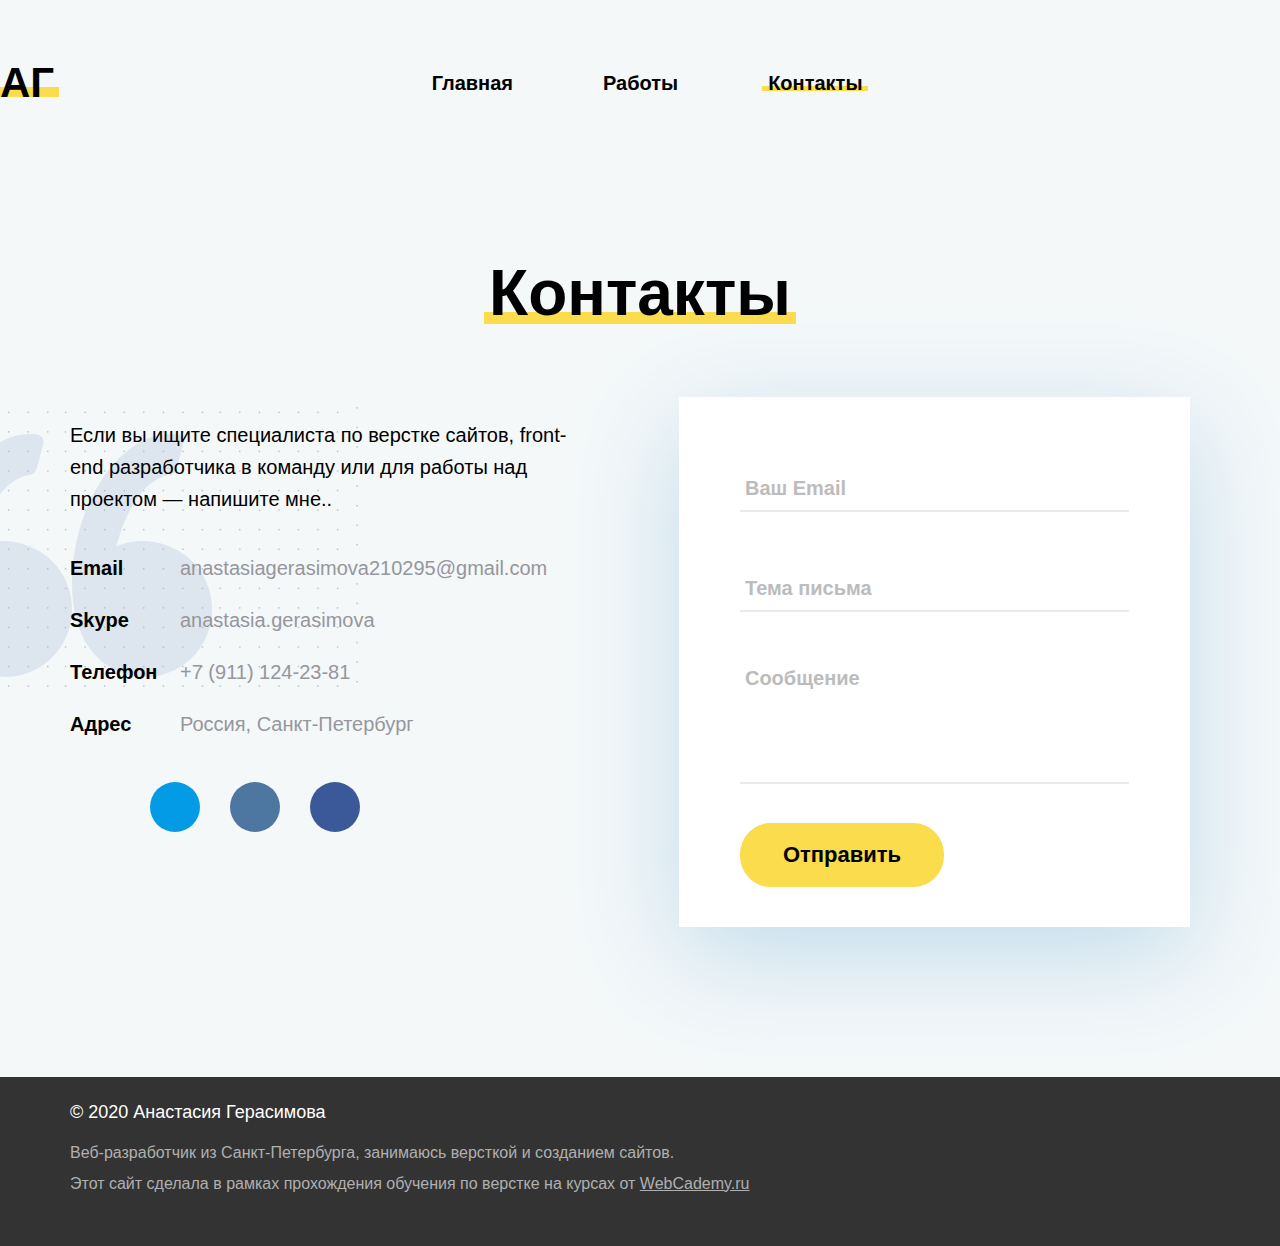
==== docs/contacts.html @ 575f660f "Desktop version of site is ready" ====
<!DOCTYPE html>
<html lang="ru">
<head>
    <meta charset="UTF-8">
    <meta name="viewport" content="width=device-width, initial-scale=1.0">
    <meta http-equiv="X-UA-Compatible" content="ie=edge">
    <title>Проект Портфолио</title>
    <link href="https://fonts.googleapis.com/css?family=M+PLUS+1p:100,300,400,500,700,800,900&display=swap&subset=cyrillic-ext" rel="stylesheet">
    <link rel="stylesheet" href="https://use.fontawesome.com/releases/v5.12.0/css/all.css" integrity="sha384-REHJTs1r2ErKBuJB0fCK99gCYsVjwxHrSU0N7I1zl9vZbggVJXRMsv/sLlOAGb4M" crossorigin="anonymous">
    <link rel="stylesheet" href="./css/main.css">
</head>
<body>

    <header class="header-inner">
        <div class="container container--large">

            <!-- Navigation top row -->
            <div class="header-inner__nav-row">
                <div class="logo">
                    <a href="index.html">АГ</a>
                </div>
                
                <nav class="nav">
                    <ul class="nav__list">
                        <li class="nav__item">
                            <a class="nav__link" href="index.html">Главная</a>
                        </li>
                        <li class="nav__item">
                            <a class="nav__link" href="portfolio.html">Работы</a>  
                        </li>
                        <li class="nav__item">
                            <a class="nav__link nav__link--active" href="contacts.html">Контакты</a>
                        </li>
                    </ul>
                </nav>
                        
                <div class="header-social">
                    <a href="#" target="_blank">
                        <i class="fab fa-linkedin-in"></i>
                    </a>
                    <a href="https://github.com/anastasiagerasimova" target="_blank">
                        <i class="fab fa-github"></i>
                    </a>
                    <a href="https://vk.com/id327989207" target="_blank">
                        <i class="fab fa-vk"></i>
                    </a>
                </div>        
            </div>
            <!-- //Navigation top row-->

        </div>
    </header>

    <!-- SECTION CONTACTS -->
    <section class="contacts" id="contacts">
        <div class="container">

            <div class="contacts__heading">
                <h2 class="heading">Контакты</h2>
            </div>

            <div class="contacts__content">

                <div class="contacts__definition defination">

                    <div class="contacts__description">
						<p>Если вы ищите специалиста по верстке сайтов, front-end разработчика в команду или для работы 
                        над проектом —  напишите мне..</p>
                    </div>
                    
                    <!-- Definition -->
                    <ul class="definition-list">

                        <li class="definition-list__item">
                            <div class="definition-list__def">
                                Email
                            </div>
                            <div class="definition-list__desc">
                                <a href="mailto:anastasiagerasimova210295@gmail.com">anastasiagerasimova210295@gmail.com</a>
                            </div>
                        </li>

                        <li class="definition-list__item">
                            <div class="definition-list__def">
                                Skype
                            </div>
                            <div class="definition-list__desc">
                                <a href="skype:anastasia.gerasimova?chat">anastasia.gerasimova</a>
                            </div>
                        </li>

                        <li class="definition-list__item">
                            <div class="definition-list__def">
                                Телефон
                            </div>
                            <div class="definition-list__desc">
                                <a href="tel:+79111242381">+7 (911) 124-23-81</a>
                            </div>
                        </li>

                        <li class="definition-list__item">
                            <div class="definition-list__def">
                                Адрес
                            </div>
                            <div class="definition-list__desc">
                                Россия, Санкт-Петербург
                            </div>
                        </li>
                        
                    </ul>
                    <!-- //Definition -->

                    <!-- Social-icons -->
                    <ul class="social">
                        <li class="social__item"> 
                            <a class="social__link social__link-github" href="https://github.com/anastasiagerasimova" target="_blank">
                                <i class="fab fa-github"></i>
                            </a>
                        </li>
                        <li class="social__item">
                            <a class="social__link social__link-telegram" href="#" target="_blank">
                                <i class="fab fa-telegram-plane"></i>
                            </a>
                        </li>
                        <li class="social__item">
                            <a class="social__link social__link-vk" href="https://vk.com/id327989207" target="_blank">
                                <i class="fab fa-vk"></i>
                            </a>
                        </li>
                        <li class="social__item">
                            <a class="social__link social__link-facebook" href="#" target="_blank">
                                <i class="fab fa-facebook-f"></i>
                            </a>
                        </li>
                    </ul>
                    <!-- //Social-icons -->

                </div>

                <div class="contacts__form">

                    <!-- Form -->
                    <form class="form" id="form">
                        <input type="hidden" name="project_name" value="myportfolio.ru">
                        <input type="hidden" name="admin_email" value="anastasiagerasimova210295@gmail.com">
                        <input type="hidden" name="email_from" value="info@myportfolio.ru">

                        <div class="form-row form-row-email">
                            <input type="text" class="form-row__input" name="email">
                            <span class="fake-placeholder">Ваш Email</span>
                        </div>

                        <div class="form-row form-row-theme">
                            <input type="text" class="form-row__input" name="theme">
                            <span class="fake-placeholder">Тема письма</span>
                        </div>

                        <div class="form-row form-row-message">
                            <textarea class="form-row__textarea" name="message"></textarea>
                            <span class="fake-placeholder">Сообщение</span>
                        </div>

                        <input type="submit" class="button-cta" value="Отправить">
                    </form>
                    <!-- //Form -->
                    <div id="answer"></div>

                </div>

            </div>

        </div>
    </section>
    <!-- //SECTION CONTACTS -->    

    <!-- Copyright -->
    <div class="copyright">
		<div class="container">
			<p class="copyright__label">© 2020 Анастасия Герасимова</p>
			<p>Веб-разработчик из Санкт-Петербурга, занимаюсь версткой и созданием сайтов.</p>
			<p>Этот сайт сделала в рамках прохождения обучения по верстке на курсах от <a href="https://webcademy.ru" target="_blank">WebCademy.ru</a></p>
		</div>
    </div>
    <!-- //Copyright -->

    <script src="libs/jquery/jquery-3.4.1.min.js"></script>
    <script src="libs/mixitup2/jquery.mixitup.min.js"></script>
    <script src="libs/nav.js/nav.js"></script>
    <script src="libs/jquery.validate/jquery.validate.js"></script>

    <script src="js/main.js"></script>
   
</body>
</html>
---- docs/css/main.css ----
* {
  box-sizing: border-box;
}
*::selection {
  background-color: #fbdd4c;
}
html {
  scroll-behavior: smooth;
}
html,
body {
  margin: 0;
  padding: 0;
  width: 100%;
  height: 100%;
  font-family: 'MPLUS 1p', sans-serif;
  color: #000000;
}
a,
a:hover {
  text-decoration: none;
}
ul {
  margin: 0;
  padding: 0;
  list-style: none;
}
h1,
h2,
h3,
h4,
h5,
p {
  margin: 0;
  padding: 0;
}
img {
  max-width: 100%;
  height: auto;
}
button {
  cursor: pointer;
}
.container {
  max-width: 1140px;
  margin: 0 auto;
}
.container.container--large {
  max-width: 1400px;
}
.wrapper {
  max-width: 1600px;
  margin: 0 auto;
}
.heading {
  display: inline-block;
  position: relative;
  font-size: 64px;
  line-height: 1.2;
  font-weight: 800;
  z-index: 2;
}
.heading:after {
  content: '';
  position: absolute;
  bottom: 8px;
  left: -5px;
  right: -5px;
  height: 12px;
  background-color: #fbdc4d;
  z-index: -1;
}
.heading--medium {
  font-size: 62px;
}
.heading--small {
  font-size: 48px;
}
.title {
  display: inline-block;
  position: relative;
  font-size: 26px;
  line-height: 1;
  font-weight: 800;
  z-index: 2;
}
.title:after {
  content: '';
  position: absolute;
  bottom: -2px;
  left: 0px;
  right: 0px;
  height: 8px;
  background-color: #fbdc4d;
  z-index: -1;
}
.wrapper {
  max-width: 1600px;
  margin: 0 auto;
}
.header {
  padding-top: 59px;
  padding-bottom: 240px;
  background-image: url("../img/bg/line.jpg");
  background-repeat: repeat;
  background-position: center;
  background-size: auto;
}
.header-inner {
  padding-top: 59px;
  padding-bottom: 10px;
  background-color: #f4f8f9;
}
.header-inner--white {
  background-color: #fff;
}
.header__nav-row {
  display: flex;
  justify-content: space-between;
  align-items: center;
  margin-bottom: 145px;
}
.header-inner__nav-row {
  display: flex;
  justify-content: space-between;
  align-items: center;
}
.logo {
  position: relative;
  font-size: 42px;
  font-weight: 900;
  z-index: 2;
  transition: transform 2s;
}
.logo:after {
  content: '';
  position: absolute;
  bottom: 10px;
  left: -5px;
  right: -5px;
  height: 10px;
  background-color: #fbdc4d;
  z-index: -1;
}
.logo:hover {
  transform: rotateY(180deg);
}
.logo a {
  color: #000;
}
.nav__list {
  display: flex;
  flex-direction: row;
}
.nav__item {
  margin-right: 78px;
}
.nav__item:last-child {
  margin-right: 0;
}
.nav__link {
  position: relative;
  padding-left: 6px;
  padding-right: 6px;
  color: #000;
  font-size: 20px;
  font-weight: 700;
  z-index: 2;
}
.nav__link::after {
  content: '';
  position: absolute;
  bottom: 3px;
  left: 0;
  width: 0;
  height: 5px;
  background-color: #fbdc4d;
  z-index: -1;
  transition: all 0.3s ease-in;
}
.nav__link:hover::after,
.nav__link:active::after {
  width: 100%;
}
.nav__link:focus:after {
  width: 0;
}
.nav__link:focus {
  outline: none;
  border: 2px dotted #eb736d;
}
.nav__link--active::after {
  content: '';
  position: absolute;
  bottom: 3px;
  left: 0;
  width: 100%;
  height: 5px;
  background-color: #fbdc4d;
  z-index: -1;
}
.header-social a:not(:last-child) {
  margin-right: 20px;
}
.header-social i {
  font-size: 30px;
  color: #000;
}
.fa-linkedin-in:hover {
  color: #0077b7;
}
.fa-github:hover {
  color: #6cc742;
}
.fa-vk:hover {
  color: #0077b7;
}
.header-content {
  position: relative;
  display: flex;
  flex-direction: row-reverse;
  justify-content: space-between;
  margin-bottom: -130px;
}
.header-content__img {
  position: relative;
  display: flex;
  justify-content: flex-end;
  align-items: flex-end;
  width: 50%;
  z-index: 2;
}
.header-content__img:before {
  content: '';
  display: block;
  position: absolute;
  top: 130px;
  left: 215px;
  width: 474px;
  height: 410px;
  background-image: linear-gradient(to top, rgba(244, 248, 249, 0.5) 0%, rgba(244, 248, 249, 0) 100%);
  z-index: -1;
}
.header-content__text {
  width: 49%;
}
.header-content__title {
  margin-bottom: 15px;
  font-size: 90px;
  font-weight: 800;
  line-height: 1.2;
}
.header-content__title span {
  position: relative;
  z-index: 2;
}
.header-content__title span::after {
  content: '';
  display: block;
  position: absolute;
  bottom: 21px;
  left: -3px;
  right: -3px;
  height: 12px;
  background-color: #fbdc4d;
  z-index: -1;
}
.header-content__desc {
  margin-bottom: 35px;
  text-shadow: 0 3px 42px #ffffff;
  color: #393f47;
  font-size: 24px;
  font-weight: 500;
  line-height: 36px;
}
.button-cta {
  height: 64px;
  margin-right: 20px;
  padding: 0 43px;
  border-radius: 31px;
  border: none;
  background-color: #fbdc4d;
  font-size: 22px;
  font-weight: 700;
  outline: none;
  cursor: pointer;
  transition: background-color 0.3s ease-in;
}
.button-cta:hover {
  background-color: #ffd300;
}
.button-cta:active {
  background-color: #e2be08;
}
.button-link {
  height: 64px;
  padding: 0 42px;
  border-radius: 32px;
  border: none;
  border: 4px solid #464646;
  background-color: transparent;
  color: #464646;
  font-size: 22px;
  font-weight: 700;
  outline: none;
  cursor: pointer;
  transition: background-color 0.3s ease-in;
}
.button-link:focus,
.button-link:hover {
  outline: none;
}
.button-link:hover {
  border-color: #797979;
  color: #797979;
}
.button-link:active {
  border-color: #101010;
  color: #101010;
}
.header-bg {
  width: 100%;
  margin-bottom: -18px;
}
.header__bottom-row {
  display: flex;
  justify-content: space-between;
}
.header__col-about {
  width: 60%;
}
.col-about__title {
  margin-bottom: 41px;
  text-shadow: 0 3px 42px #ffffff;
  font-size: 40px;
  line-height: 1;
  font-weight: 800;
}
.col-about__list {
  margin-bottom: 43px;
  text-shadow: 0 3px 42px #ffffff;
  font-size: 24px;
  font-family: 'MPLUS 1p', sans-serif;
  font-weight: 400;
}
.col-about__item {
  position: relative;
  padding-left: 30px;
  margin-bottom: 15px;
  line-height: 1;
}
.col-about__item::before {
  content: '';
  position: absolute;
  top: 12px;
  left: -1px;
  height: 2px;
  width: 23px;
  background-color: #000;
}
.header__col-contact {
  width: 31.58%;
}
.col-contact__title {
  margin-bottom: 41px;
  text-shadow: 0 3px 42px #ffffff;
  font-size: 40px;
  line-height: 1;
  font-weight: 800;
}
.col-contact__social {
  margin-bottom: 34px;
}
.col-contact__email a {
  text-shadow: 0 3px 42px #ffffff;
  color: #000000;
  font-family: 'MPLUS 1p', sans-serif;
  font-size: 24px;
  font-weight: 400;
  text-decoration: underline;
  transition: color 0.2s ease-in;
}
.col-contact__email a:hover {
  color: #039be5;
}
.col-contact__email a:active {
  color: #ea655f;
}
.social {
  display: flex;
  flex-direction: row;
}
.social__item {
  margin-right: 30px;
}
.social__item:last-child {
  margin-right: 0;
}
.social__link {
  display: flex;
  justify-content: center;
  align-items: center;
  width: 50px;
  height: 50px;
  border-radius: 50%;
}
.social__link:hover {
  opacity: 0.7;
}
.social__link i {
  font-size: 30px;
  color: #fff;
}
.social__link .fa-github {
  font-size: 50px;
  color: #000;
}
.social__link-telegram {
  background-color: #039be5;
}
.social__link-vk {
  background-color: #4d76a1;
}
.social__link-facebook {
  background-color: #3b5998;
}
.social__link .fa-vk:hover {
  color: #fff;
}
.portfolio {
  padding-top: 107px;
  padding-bottom: 128px;
  background-color: #f4f8f9;
}
.portfolio--large {
  padding-top: 80px;
  padding-bottom: 94px;
}
.portfolio__heading {
  margin-bottom: 55px;
}
.portfolio__heading--center {
  text-align: center;
}
.portfolio-filter {
  margin-bottom: 45px;
}
.portfolio-filter__list {
  display: flex;
  flex-direction: row;
}
.portfolio-filter__element:not(:last-child) {
  margin-right: 82px;
}
.portfolio-filter__button {
  color: #8fa5ae;
  font-family: 'MPLUS 1p', sans-serif;
  font-size: 28px;
  font-weight: 800;
  cursor: pointer;
}
.portfolio-filter__button:hover,
.portfolio-filter__button:active {
  color: #ed574f;
}
.portfolio-filter__button.filter.active {
  color: #000;
}
.portfolio__row {
  display: flex;
  flex-wrap: wrap;
  justify-content: space-between;
}
.portfolio-item {
  margin-bottom: 63px;
}
.portfolio-item:nth-last-child(-n + 3) {
  margin-bottom: 0;
}
.mix {
  display: none;
}
.portfolio-item__image {
  position: relative;
  width: 556px;
  height: 370px;
  display: block;
  overflow: hidden;
  margin-bottom: 27px;
}
.portfolio-item__image img {
  transition: all 0.7s linear;
}
.portfolio-item__image:hover > img {
  transform: scale(1.2);
}
.portfolio-item__image--small {
  position: relative;
  width: 360px;
  height: 239px;
}
.portfolio-item__image-hover {
  position: absolute;
  left: 0;
  top: 0;
  opacity: 0;
  display: flex;
  justify-content: center;
  align-items: center;
  width: 100%;
  height: 100%;
  background-color: rgba(251, 222, 76, 0.85);
  transition: all 0.4s ease-in-out;
}
.portfolio-item__image-hover:hover,
.portfolio-item__image-hover:active {
  opacity: 1;
}
.portfolio-item__image-hover:hover span {
  transform: translate(0px, 0px);
  transition-delay: 0.4s;
}
.portfolio-item__image-hover span {
  padding: 12px 24px;
  border-radius: 26px;
  border: 3px solid #ffffff;
  background-color: #ffffff;
  font-family: 'MPLUS 1p', sans-serif;
  color: #ea736d;
  font-size: 22px;
  line-height: 1;
  font-weight: 800;
  outline: none;
  transform: translate(0px, 250px);
  transition: all 0.4s ease-in-out;
}
.portfolio-item__image-hover span:hover {
  border: 3px solid #ea736d;
  background-color: #ea736d;
  color: #fff;
}
.portfolio-item__image-hover span:active {
  border: 3px solid #d4423b;
  background-color: #d4423b;
  color: #fff;
}
.portfolio-item__title {
  margin-bottom: 10px;
  font-size: 32px;
  line-height: 1.2;
  font-weight: 700;
}
.portfolio-item__title--small {
  margin-bottom: 10px;
  font-size: 26px;
}
.portfolio-item__desc {
  font-size: 22px;
  line-height: 1.2;
  font-weight: 300;
}
.portfolio-card__desc--small {
  font-size: 20px;
}
.process {
  padding-top: 138px;
  background-image: url("../img/bg/line-2.jpg");
  background-position: center;
  background-repeat: repeat;
  background-size: auto;
}
.process__content {
  display: flex;
  flex-direction: column;
  max-width: 1005px;
  margin: 0 auto;
}
.process__heading {
  margin-bottom: 135px;
  text-align: center;
}
.process-card {
  position: relative;
  width: 50%;
  height: 223px;
  padding-top: 27px;
}
.process-card:nth-child(odd) {
  margin-right: auto;
  padding-right: 80px;
  text-align: right;
}
.process-card:nth-child(odd):after {
  position: absolute;
  content: '';
  top: -20px;
  right: 0;
  transform: translate(50%, -100%);
  width: 4px;
  height: 100px;
  border-radius: 2px;
  background-color: #e1eef4;
}
.process-card:nth-child(odd):first-child:after {
  position: absolute;
  content: '';
  top: -20px;
  right: 0;
  transform: translate(50%, -100%);
  width: 4px;
  height: 57px;
  border-radius: 2px;
  background-color: #e1eef4;
}
.process-card:nth-child(odd) .process-card__circle {
  position: absolute;
  top: 0;
  right: 0;
  transform: translate(50%, 0);
  width: 74px;
  height: 74px;
  box-shadow: 2px 3px 35px rgba(0, 112, 187, 0.35);
  border-radius: 28px;
  background-color: #ffffff;
}
.process-card:nth-child(even) {
  margin-left: auto;
  padding-left: 80px;
  text-align: left;
}
.process-card:nth-child(even):after {
  position: absolute;
  content: '';
  top: -20px;
  left: 0;
  transform: translate(-50%, -100%);
  width: 4px;
  height: 100px;
  border-radius: 2px;
  background-color: #e1eef4;
}
.process-card:nth-child(even) .process-card__circle {
  position: absolute;
  top: 0;
  left: 0;
  transform: translate(-50%, 0);
  width: 74px;
  height: 74px;
  box-shadow: 2px 3px 35px rgba(0, 112, 187, 0.35);
  border-radius: 28px;
  background-color: #ffffff;
}
.process-card__circle-inner {
  width: 74px;
  height: 74px;
  display: flex;
  justify-content: center;
  align-items: center;
}
.process-card__title {
  display: inline-block;
  margin-bottom: 15px;
  position: relative;
  font-size: 26px;
  line-height: 1;
  font-weight: 800;
  z-index: 2;
}
.process-card__title:after {
  content: '';
  position: absolute;
  bottom: -2px;
  left: 0;
  right: 0;
  height: 8px;
  background-color: #fbdc4d;
  z-index: -1;
}
.process-card__title:after:hover {
  background-color: #ea736d;
}
.process-card__desc {
  margin-bottom: 10px;
  font-size: 18px;
  font-weight: 500;
  line-height: 1.2;
}
.process-card__note {
  font-size: 18px;
  line-height: 1;
  font-weight: 700;
}
.contacts {
  position: relative;
  padding-top: 138px;
  padding-bottom: 150px;
  background-color: #f4f8f9;
}
.contacts:before {
  content: "";
  display: block;
  width: 448px;
  height: 280px;
  position: absolute;
  top: 290px;
  left: -90px;
  background-image: url("../img/bg/contacts-bg.png");
  background-repeat: no-repeat;
}
.contacts__heading {
  margin-bottom: 65px;
  text-align: center;
}
.contacts__content {
  display: flex;
  justify-content: space-between;
}
.contacts__definition {
  width: 43.86%;
  padding-top: 22px;
  z-index: 2;
}
.contacts__description {
  margin-bottom: 43px;
  font-size: 20px;
  font-weight: 400;
  line-height: 1.6;
}
.definition-list {
  margin-bottom: 48px;
}
.definition-list__item {
  display: flex;
  justify-content: space-between;
  align-items: center;
  margin-bottom: 32px;
}
.definition-list__item:last-child {
  margin-bottom: 0;
}
.definition-list__def {
  width: 20%;
  font-size: 20px;
  line-height: 1;
  font-weight: 700;
  text-align: left;
}
.definition-list__desc {
  width: 78%;
  color: #96969d;
  font-size: 20px;
  line-height: 1;
  font-weight: 500;
  text-align: left;
}
.definition-list__desc a {
  text-shadow: 0 3px 42px #ffffff;
  color: #96969d;
  font-family: 'MPLUS 1p', sans-serif;
  transition: color 0.2s ease-in;
}
.definition-list__desc a:hover {
  color: #039be5;
}
.definition-list__desc a:active {
  color: #ea655f;
}
.contacts__form {
  width: 46.585%;
  padding-right: 20px;
}
.form {
  padding: 80px 61px 40px;
  box-shadow: 0 28px 100px #c2dbeb;
  background-color: #ffffff;
}
.form-row {
  position: relative;
}
.form-row-email {
  margin-bottom: 65px;
}
.form-row-theme {
  margin-bottom: 55px;
}
.form-row-message {
  margin-bottom: 35px;
}
.form-row__input {
  width: 100%;
  padding: 5px;
  border: none;
  border-radius: 1px;
  border-bottom: 2px solid #eaeaea;
  color: #000;
  font-family: 'MPLUS 1p', sans-serif;
  font-size: 20px;
  font-weight: 700;
  outline: none;
  caret-color: #ea736d;
}
.form-row__input:focus {
  border-bottom: 2px solid #ea736d;
}
.fake-placeholder {
  position: absolute;
  top: 0;
  left: 5px;
  color: #bcbcbc;
  font-size: 20px;
  font-weight: 700;
  pointer-events: none;
}
.fake-placeholder.active {
  top: -25px;
  color: #ed9626;
  font-size: 16px;
  font-weight: 700;
}
.error {
  color: #ea736d;
  font-size: 14px;
}
.form-row__textarea {
  width: 100%;
  height: 117px;
  padding-left: 5px;
  padding-right: 5px;
  border: none;
  border-radius: 1px;
  border-bottom: 2px solid #eaeaea;
  color: #000;
  font-family: 'MPLUS 1p', sans-serif;
  font-size: 20px;
  font-weight: 700;
  resize: none;
  outline: none;
}
.form-row__textarea:focus {
  border-bottom: 2px solid #ea736d;
}
.copyright {
  padding-top: 25px ;
  padding-bottom: 41px ;
  background-color: #333333 ;
}
.copyright p {
  color: #b0b0b0;
  font-weight: 400;
  font-size: 16px;
  line-height: 1.2;
  margin-bottom: 8px;
}
.copyright p :last-child {
  margin-bottom: 0;
}
.copyright p.copyright__label {
  color: #ffffff;
  font-size: 18px;
  margin-bottom: 20px;
}
.copyright a {
  color: #b0b0b0;
  font-family: 'MPLUS 1p', sans-serif;
  font-weight: 400;
  line-height: 26px;
  text-decoration: underline;
  transition: color 0.3s ease-in;
}
.copyright a:hover,
.copyright a:active {
  color: #fff;
}
.footer-inner {
  padding-top: 53px;
  background-color: #f4f8f9;
}
.footer-inner--white {
  background-color: #fff;
}
.footer-inner__content {
  width: 100%;
  display: flex;
  flex-direction: column;
  align-items: center;
  text-align: center;
}
.footer-inner__info {
  margin-bottom: 30px;
  font-size: 36px;
  font-family: 'Roboto', sans-serif;
  color: #161616;
  line-height: 1.75;
  letter-spacing: 0.43px;
  font-weight: 300;
}
.footer-inner__info a {
  color: #4298e8;
  font-family: 'Roboto', sans-serif;
  font-size: 36px;
  font-weight: 300;
  text-decoration: underline;
}
.footer-inner__info span {
  font-size: 42px;
  font-family: 'Roboto', sans-serif;
  letter-spacing: 0.5px;
  font-weight: 700;
}
.footer-inner__bg {
  width: 100%;
  margin-top: -130px;
  pointer-events: none;
}
.footer-inner__bg img {
  display: block;
}
.project {
  padding-top: 77px;
  padding-bottom: 37px;
}
.project__heaging {
  margin-bottom: 46px;
  text-align: center;
}
.project__heaging span {
  position: relative;
  display: inline-block;
  font-size: 48px;
  line-height: 1.2;
  font-weight: 800;
  z-index: 2;
}
.project__heaging span::after {
  content: '';
  display: block;
  position: absolute;
  bottom: 4px;
  left: -5px;
  right: -5px;
  height: 12px;
  background-color: #fbdc4d;
  z-index: -1;
}
.bedge-wrapper {
  display: flex;
  justify-content: center;
  margin-bottom: 86px;
}
.bedge {
  padding: 8px 11px;
  color: #ffffff;
  font-family: 'Roboto', sans-serif;
  font-size: 14px;
  line-height: 1;
  font-weight: 700;
  letter-spacing: 0.17;
}
.bedge:not(:last-child) {
  margin-right: 10px;
}
.bedge-html {
  background-color: #ff861a;
}
.bedge-css {
  background-color: #039be5;
}
.bedge-bootstrap {
  background-color: #a062c7;
}
.bedge-js {
  background-color: #ffd200;
}
.bedge-jquery {
  background-color: #044d85;
}
.bedge-php {
  background-color: #777bb4;
}
.project__content {
  height: 100%;
  display: flex;
  justify-content: space-between;
  margin-bottom: 118px;
}
.project__desc {
  height: auto;
  width: 40.5%;
  padding-top: 10px;
}
.project__img-wrapper {
  height: auto;
  width: 54.82%;
  background-color: #039be5;
}
.project__img-wrapper img {
  height: 100%;
  object-fit: cover;
  box-shadow: 20px 20px 100px #c4dbe9;
}
.project__more-info {
  margin-bottom: 55px;
}
.more-info__title {
  margin-bottom: 23px;
}
.more-info__list {
  padding-left: 40px;
}
.more-info__item {
  position: relative;
  margin-bottom: 15px;
}
.more-info__item:last-child {
  margin-bottom: 0px;
}
.more-info__item a {
  color: #2a86b3;
  font-family: 'MPLUS 1p', sans-serif;
  font-size: 18px;
  font-weight: 400;
  text-decoration: underline;
  transition: color 0.3s ease-in;
}
.more-info__item a:hover,
.more-info__item a:active {
  color: #ed574f;
}
.more-info__item::before {
  content: '';
  display: block;
  position: absolute;
  top: 0px;
  left: -39px;
  width: 28px;
  height: 28px;
  background-repeat: no-repeat;
  background-size: contain;
  background-position: center;
}
.more-info__item-demo::before {
  background-image: url("../img/project/browser.svg");
}
.more-info__item-github::before {
  background-image: url("../img/project/github.svg");
}
.project__about {
  margin-bottom: 57px;
}
.about__title {
  margin-bottom: 18px;
}
.about__text {
  color: #161616;
  font-size: 16px;
  font-weight: 400;
  line-height: 1.5;
  letter-spacing: 0.19px;
}
.details__title {
  margin-bottom: 22px;
}
.details-list {
  width: 100%;
}
.details-list__item {
  display: flex;
  justify-content: space-between;
  align-items: flex-start;
  margin-bottom: 23px;
  color: #161616;
  font-size: 16px;
  font-weight: 700;
  line-height: 24px;
  letter-spacing: 0.19px;
}
.details-list__item:last-child {
  margin-bottom: 0;
}
.details-list__def {
  width: 36%;
  font-weight: 700;
}
.details-list__desc {
  width: 64%;
  font-weight: 400;
}
.details-list__desc a {
  color: #039be5;
  font-family: 'MPLUS 1p', sans-serif;
  font-weight: 400;
  line-height: 24px;
  text-decoration: underline;
}
.row-space-between {
  display: flex;
  justify-content: space-between;
  align-items: center;
}
.pagination-btn {
  width: calc(50% - 15px);
  height: 80px;
  background-color: #333333;
  color: #feffff;
  font-family: 'Roboto', sans-serif;
  font-size: 22px;
  font-weight: 300;
  line-height: 80px;
  letter-spacing: 0.26px;
  text-align: center;
  transition: background-color 0.2s ease;
}
.pagination-btn:hover {
  background-color: #656565;
}
.pagination-btn:active {
  background-color: #141414;
}
#page-nav {
  position: fixed;
  right: 60px;
  top: 50%;
  transform: translate(50%, -50%);
  z-index: 100;
}
#page-nav li {
  width: 14px;
  height: 14px;
  background-color: #89b4cb;
  border-radius: 50%;
  margin-bottom: 15px;
  transition: .5s;
}
#page-nav li a {
  display: block;
  height: 100%;
}
#page-nav li.active {
  background-color: #ea736d;
}
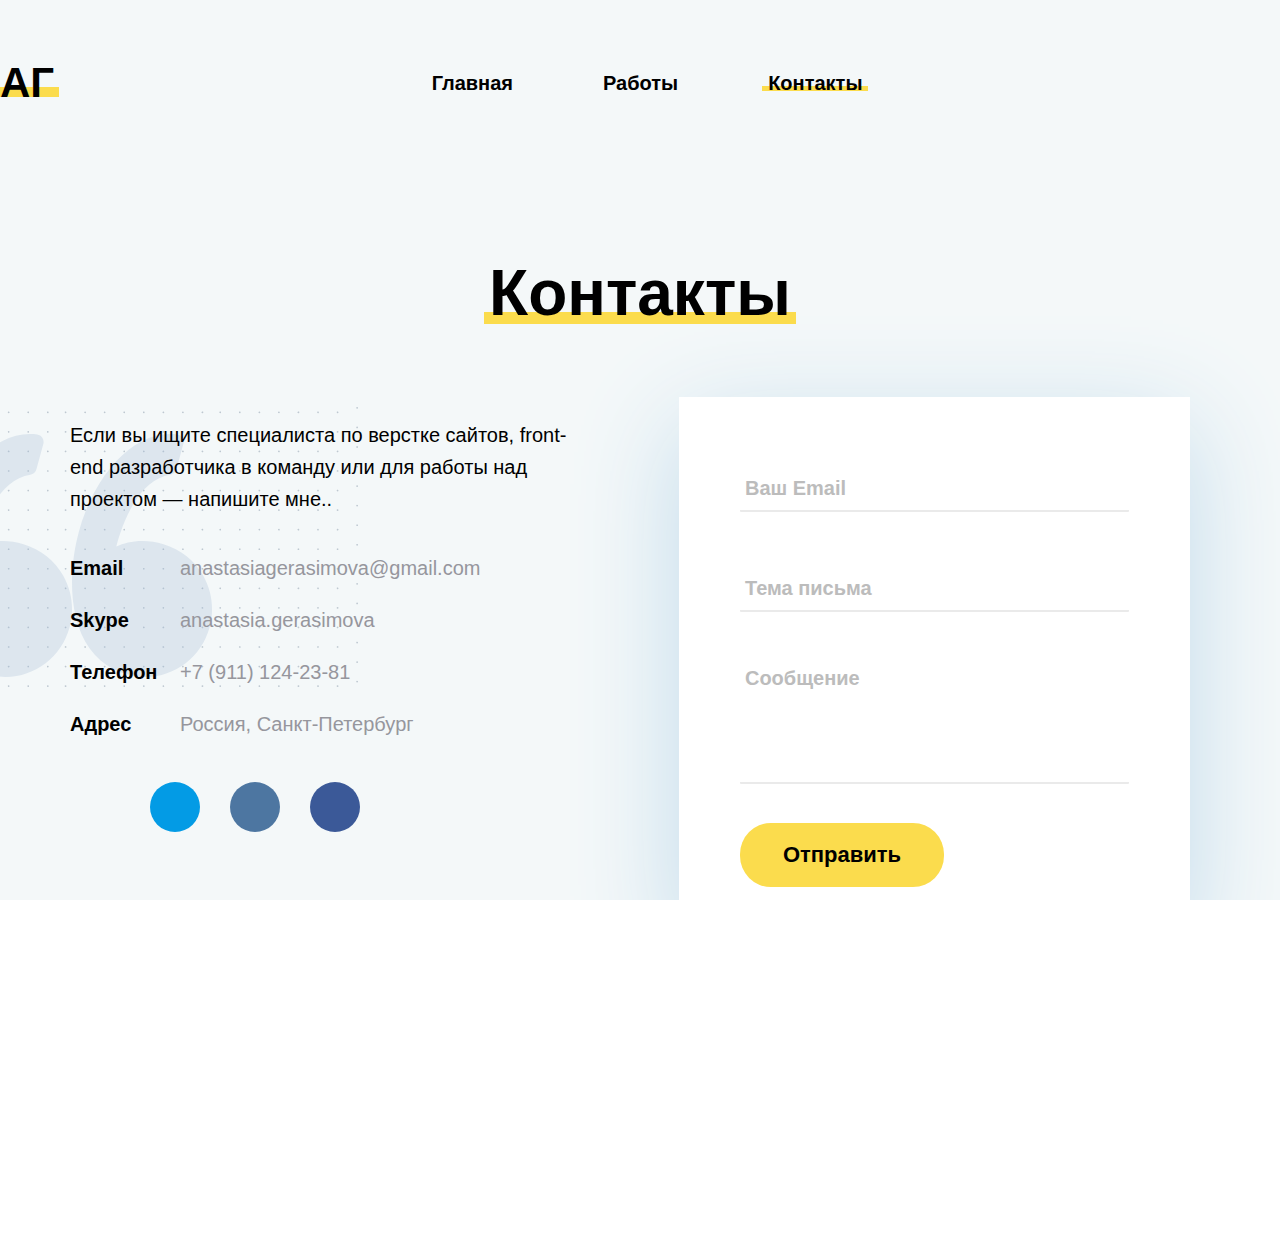
==== commit d1120748: "Mobile version of site is ready" ====
--- a/docs/contacts.html
+++ b/docs/contacts.html
@@ -33,7 +33,60 @@
                         </li>
                     </ul>
                 </nav>
+
+                <!--Navigation button for mabile-->
+                <div id="menu-toggle" class="menu-icon">
+                    <div class="menu-icon-line"></div>
+                </div>
+                <!--//Navigation button for mobile -->
+                
+                <div class="mobile-nav-overlay"></div>
+                    
+                <!--Navigation for mobile-->
+                <div id="mobile-nav" class="mobile-nav">
+                    <div class="logo">
+                            <a href="index.html">АГ</a>
+                    </div>
+
+                    <ul class="mobile-nav__list">
+                        <li class="mobile-nav__item">
+                            <a class="mobile-nav__link" href="№">Услуги</a>
+                        </li>
+                        <li class="mobile-nav__item">
+                            <a class="mobile-nav__link" href="portfolio.html">Работы</a>  
+                        </li>
+                        <li class="mobile-nav__item">
+                            <a class="mobile-nav__link" href="contacts.html">Контакты</a>
+                        </li>
+                    </ul> 
                         
+                    <!-- Social-icons --> 
+                    <ul class="social">
+                            <li class="social__item"> 
+                                <a class="social__link social__link-github" href="https://github.com/anastasiagerasimova" target="_blank">
+                                    <i class="fab fa-github"></i>
+                                </a>
+                            </li>
+                            <li class="social__item">
+                                <a class="social__link social__link-telegram" href="#" target="_blank">
+                                    <i class="fab fa-telegram-plane"></i>
+                                </a>
+                            </li>
+                            <li class="social__item">
+                                <a class="social__link social__link-vk" href="https://vk.com/id327989207" target="_blank">
+                                    <i class="fab fa-vk"></i>
+                                </a>
+                            </li>
+                            <li class="social__item">
+                                <a class="social__link social__link-facebook" href="#" target="_blank">
+                                    <i class="fab fa-facebook-f"></i>
+                                </a>
+                            </li>
+                    </ul>
+                    <!-- //Social-icons --> 
+                </div>
+                <!--//Navigation for mobile --> 
+                                            
                 <div class="header-social">
                     <a href="#" target="_blank">
                         <i class="fab fa-linkedin-in"></i>
@@ -46,7 +99,7 @@
                     </a>
                 </div>        
             </div>
-            <!-- //Navigation top row-->
+            <!-- //Navigation top row -->
 
         </div>
     </header>
@@ -76,7 +129,7 @@
                                 Email
                             </div>
                             <div class="definition-list__desc">
-                                <a href="mailto:anastasiagerasimova210295@gmail.com">anastasiagerasimova210295@gmail.com</a>
+                                <a href="mailto:anastasiagerasimova@gmail.com">anastasiagerasimova@gmail.com</a>
                             </div>
                         </li>
 
@@ -142,7 +195,7 @@
                     <!-- Form -->
                     <form class="form" id="form">
                         <input type="hidden" name="project_name" value="myportfolio.ru">
-                        <input type="hidden" name="admin_email" value="anastasiagerasimova210295@gmail.com">
+                        <input type="hidden" name="admin_email" value="anastasiagerasimova@gmail.com">
                         <input type="hidden" name="email_from" value="info@myportfolio.ru">
 
                         <div class="form-row form-row-email">
@@ -160,7 +213,7 @@
                             <span class="fake-placeholder">Сообщение</span>
                         </div>
 
-                        <input type="submit" class="button-cta" value="Отправить">
+                        <input type="submit" class="button-submit" value="Отправить">
                     </form>
                     <!-- //Form -->
                     <div id="answer"></div>
@@ -189,6 +242,7 @@
     <script src="libs/jquery.validate/jquery.validate.js"></script>
 
     <script src="js/main.js"></script>
+    <script src="js/navigation.js"></script>
    
 </body>
 </html>--- a/docs/css/main.css
+++ b/docs/css/main.css
@@ -3,6 +3,9 @@
 }
 *::selection {
   background-color: #fbdd4c;
+}
+.none {
+  display: none;
 }
 html {
   scroll-behavior: smooth;
@@ -15,6 +18,7 @@
   height: 100%;
   font-family: 'MPLUS 1p', sans-serif;
   color: #000000;
+  overflow-x: hidden;
 }
 a,
 a:hover {
@@ -42,20 +46,51 @@
   cursor: pointer;
 }
 .container {
-  max-width: 1140px;
+  width: 100%;
   margin: 0 auto;
+  padding-left: 15px;
+  padding-right: 15px;
+}
+@media (min-width: 768px) {
+  .container {
+    max-width: 768px;
+    padding-left: 30px;
+    padding-right: 30px;
+  }
+}
+@media (min-width: 1200px) {
+  .container {
+    max-width: 1140px;
+    padding-left: 0px;
+    padding-right: 0px;
+  }
 }
 .container.container--large {
-  max-width: 1400px;
+  max-width: 100%;
+}
+@media (min-width: 1200px) {
+  .container.container--large {
+    max-width: 1400px;
+  }
 }
 .wrapper {
-  max-width: 1600px;
+  max-width: 100%;
   margin: 0 auto;
+}
+@media (min-width: 768px) {
+  .wrapper {
+    max-width: 768px;
+  }
+}
+@media (min-width: 1200px) {
+  .wrapper {
+    max-width: 1600px;
+  }
 }
 .heading {
   display: inline-block;
   position: relative;
-  font-size: 64px;
+  font-size: 42px;
   line-height: 1.2;
   font-weight: 800;
   z-index: 2;
@@ -63,23 +98,46 @@
 .heading:after {
   content: '';
   position: absolute;
-  bottom: 8px;
+  bottom: 4px;
   left: -5px;
   right: -5px;
   height: 12px;
   background-color: #fbdc4d;
   z-index: -1;
 }
-.heading--medium {
-  font-size: 62px;
+@media (min-width: 768px) {
+  .heading {
+    font-size: 52px;
+  }
+  .heading:after {
+    bottom: 8px;
+  }
+}
+@media (min-width: 1200px) {
+  .heading {
+    font-size: 64px;
+  }
+  .heading:after {
+    bottom: 8px;
+  }
 }
 .heading--small {
-  font-size: 48px;
+  font-size: 38px;
+}
+@media (min-width: 768px) {
+  .heading--small {
+    font-size: 52px;
+  }
+}
+@media (min-width: 1200px) {
+  .heading--small {
+    font-size: 64px;
+  }
 }
 .title {
   display: inline-block;
   position: relative;
-  font-size: 26px;
+  font-size: 22px;
   line-height: 1;
   font-weight: 800;
   z-index: 2;
@@ -94,22 +152,43 @@
   background-color: #fbdc4d;
   z-index: -1;
 }
-.wrapper {
-  max-width: 1600px;
-  margin: 0 auto;
+@media (min-width: 1200px) {
+  .title {
+    font-size: 26px;
+  }
 }
 .header {
-  padding-top: 59px;
-  padding-bottom: 240px;
-  background-image: url("../img/bg/line.jpg");
-  background-repeat: repeat;
-  background-position: center;
-  background-size: auto;
+  position: relative;
+  padding-top: 22px;
+  padding-bottom: 100px;
+  overflow: hidden;
+}
+@media (min-width: 768px) {
+  .header {
+    padding-top: 20px;
+    padding-bottom: 62px;
+  }
+}
+@media (min-width: 1200px) {
+  .header {
+    padding-top: 59px;
+    padding-bottom: 240px;
+    background-image: url("../img/bg/line.jpg");
+    background-repeat: repeat;
+    background-position: center;
+    background-size: auto;
+  }
 }
 .header-inner {
-  padding-top: 59px;
+  position: relative;
+  padding-top: 21px;
   padding-bottom: 10px;
   background-color: #f4f8f9;
+}
+@media (min-width: 1200px) {
+  .header-inner {
+    padding-top: 59px;
+  }
 }
 .header-inner--white {
   background-color: #fff;
@@ -118,7 +197,17 @@
   display: flex;
   justify-content: space-between;
   align-items: center;
-  margin-bottom: 145px;
+  margin-bottom: 25px;
+}
+@media (min-width: 768px) {
+  .header__nav-row {
+    margin-bottom: 67px;
+  }
+}
+@media (min-width: 1200px) {
+  .header__nav-row {
+    margin-bottom: 145px;
+  }
 }
 .header-inner__nav-row {
   display: flex;
@@ -127,6 +216,7 @@
 }
 .logo {
   position: relative;
+  display: inline-block;
   font-size: 42px;
   font-weight: 900;
   z-index: 2;
@@ -148,59 +238,16 @@
 .logo a {
   color: #000;
 }
-.nav__list {
-  display: flex;
-  flex-direction: row;
-}
-.nav__item {
-  margin-right: 78px;
-}
-.nav__item:last-child {
-  margin-right: 0;
-}
-.nav__link {
-  position: relative;
-  padding-left: 6px;
-  padding-right: 6px;
-  color: #000;
-  font-size: 20px;
-  font-weight: 700;
-  z-index: 2;
-}
-.nav__link::after {
-  content: '';
-  position: absolute;
-  bottom: 3px;
-  left: 0;
-  width: 0;
-  height: 5px;
-  background-color: #fbdc4d;
-  z-index: -1;
-  transition: all 0.3s ease-in;
-}
-.nav__link:hover::after,
-.nav__link:active::after {
-  width: 100%;
-}
-.nav__link:focus:after {
-  width: 0;
-}
-.nav__link:focus {
-  outline: none;
-  border: 2px dotted #eb736d;
-}
-.nav__link--active::after {
-  content: '';
-  position: absolute;
-  bottom: 3px;
-  left: 0;
-  width: 100%;
-  height: 5px;
-  background-color: #fbdc4d;
-  z-index: -1;
-}
-.header-social a:not(:last-child) {
-  margin-right: 20px;
+.header-social {
+  display: none;
+}
+@media (min-width: 1200px) {
+  .header-social {
+    display: block;
+  }
+  .header-social a:not(:last-child) {
+    margin-right: 20px;
+  }
 }
 .header-social i {
   font-size: 30px;
@@ -218,37 +265,110 @@
 .header-content {
   position: relative;
   display: flex;
-  flex-direction: row-reverse;
-  justify-content: space-between;
-  margin-bottom: -130px;
+  flex-direction: column;
+  align-items: center;
+  margin-bottom: -10px;
+}
+@media (min-width: 768px) {
+  .header-content {
+    flex-direction: row-reverse;
+    align-items: stretch;
+    justify-content: space-between;
+    margin-bottom: -65px;
+  }
+}
+@media (min-width: 1200px) {
+  .header-content {
+    margin-bottom: -130px;
+  }
 }
 .header-content__img {
   position: relative;
-  display: flex;
-  justify-content: flex-end;
-  align-items: flex-end;
-  width: 50%;
+  max-width: 290px;
+  margin-bottom: 45px;
   z-index: 2;
 }
 .header-content__img:before {
   content: '';
   display: block;
   position: absolute;
-  top: 130px;
-  left: 215px;
-  width: 474px;
-  height: 410px;
+  bottom: -20px;
+  right: -20px;
+  width: 290px;
+  height: 290px;
   background-image: linear-gradient(to top, rgba(244, 248, 249, 0.5) 0%, rgba(244, 248, 249, 0) 100%);
   z-index: -1;
 }
+@media (min-width: 768px) {
+  .header-content__img {
+    width: calc(50% - 16px);
+    max-width: initial;
+    margin-bottom: 0;
+    padding-left: 24px;
+    padding-right: 24px;
+  }
+  .header-content__img:before {
+    bottom: -50px;
+    right: -50px;
+    width: 320px;
+    height: 320px;
+  }
+}
+@media (min-width: 1200px) {
+  .header-content__img {
+    width: 40.1%;
+    padding-left: 0;
+    padding-right: 0;
+  }
+  .header-content__img:before {
+    bottom: -130px;
+    right: -141px;
+    width: 474px;
+    height: 410px;
+  }
+}
+.header-content__img img {
+  height: 290px;
+  width: 100%;
+  object-fit: cover;
+}
+@media (min-width: 768px) {
+  .header-content__img img {
+    height: 100%;
+  }
+}
 .header-content__text {
-  width: 49%;
+  width: 100%;
+}
+@media (min-width: 768px) {
+  .header-content__text {
+    width: calc(50% - 16px);
+    padding-top: 10px;
+  }
+}
+@media (min-width: 1200px) {
+  .header-content__text {
+    width: 49%;
+    padding-top: 0px;
+  }
 }
 .header-content__title {
-  margin-bottom: 15px;
-  font-size: 90px;
+  margin-bottom: 24px;
+  font-size: 42px;
   font-weight: 800;
   line-height: 1.2;
+}
+@media (min-width: 768px) {
+  .header-content__title {
+    margin-bottom: 17px;
+    font-size: 52px;
+  }
+}
+@media (min-width: 1200px) {
+  .header-content__title {
+    margin-bottom: 15px;
+    font-size: 90px;
+  }
 }
 .header-content__title span {
   position: relative;
@@ -258,39 +378,74 @@
   content: '';
   display: block;
   position: absolute;
-  bottom: 21px;
+  bottom: 8px;
   left: -3px;
   right: -3px;
   height: 12px;
   background-color: #fbdc4d;
   z-index: -1;
 }
+@media (min-width: 768px) {
+  .header-content__title span::after {
+    bottom: 11px;
+  }
+}
+@media (min-width: 1200px) {
+  .header-content__title span::after {
+    bottom: 21px;
+  }
+}
 .header-content__desc {
-  margin-bottom: 35px;
+  margin-bottom: 45px;
   text-shadow: 0 3px 42px #ffffff;
   color: #393f47;
-  font-size: 24px;
+  font-size: 18px;
   font-weight: 500;
-  line-height: 36px;
+  line-height: 1.667;
+}
+@media (min-width: 768px) {
+  .header-content__desc {
+    margin-bottom: 19px;
+  }
+}
+@media (min-width: 1200px) {
+  .header-content__desc {
+    font-size: 24px;
+    line-height: 1.5;
+  }
+}
+.header-content__buttons {
+  display: none;
+}
+@media (min-width: 1200px) {
+  .header-content__buttons {
+    display: block;
+  }
 }
 .button-cta {
-  height: 64px;
-  margin-right: 20px;
-  padding: 0 43px;
-  border-radius: 31px;
-  border: none;
-  background-color: #fbdc4d;
-  font-size: 22px;
-  font-weight: 700;
-  outline: none;
-  cursor: pointer;
-  transition: background-color 0.3s ease-in;
-}
-.button-cta:hover {
-  background-color: #ffd300;
-}
-.button-cta:active {
-  background-color: #e2be08;
+  display: none;
+}
+@media (min-width: 1200px) {
+  .button-cta {
+    display: inline-block;
+    height: 64px;
+    margin-right: 20px;
+    padding: 0 43px;
+    border-radius: 31px;
+    border: none;
+    background-color: #fbdc4d;
+    font-size: 22px;
+    font-weight: 700;
+    outline: none;
+    cursor: pointer;
+    transition: background-color 0.3s ease-in;
+  }
+  .button-cta:hover {
+    background-color: #ffd300;
+  }
+  .button-cta:active {
+    background-color: #e2be08;
+  }
 }
 .button-link {
   height: 64px;
@@ -320,62 +475,163 @@
 }
 .header-bg {
   width: 100%;
-  margin-bottom: -18px;
+  margin-bottom: 74px;
+  z-index: -2;
+}
+@media (min-width: 768px) {
+  .header-bg {
+    margin-bottom: 9px;
+  }
+}
+@media (min-width: 1200px) {
+  .header-bg {
+    margin-bottom: -18px;
+  }
+}
+.header-bg img {
+  transform: scale(1.8);
+}
+@media (min-width: 768px) {
+  .header-bg img {
+    transform: none;
+  }
 }
 .header__bottom-row {
   display: flex;
-  justify-content: space-between;
+  flex-direction: column;
+}
+@media (min-width: 768px) {
+  .header__bottom-row {
+    flex-direction: row;
+    justify-content: space-between;
+  }
 }
 .header__col-about {
-  width: 60%;
+  width: 100%;
+}
+@media (min-width: 768px) {
+  .header__col-about {
+    width: calc(50% - 16px);
+  }
+}
+@media (min-width: 1200px) {
+  .header__col-about {
+    width: 60%;
+  }
 }
 .col-about__title {
-  margin-bottom: 41px;
+  margin-bottom: 35px;
   text-shadow: 0 3px 42px #ffffff;
-  font-size: 40px;
+  font-size: 30px;
   line-height: 1;
   font-weight: 800;
+}
+@media (min-width: 768px) {
+  .col-about__title {
+    margin-bottom: 35px;
+    font-size: 32px;
+  }
+}
+@media (min-width: 1200px) {
+  .col-about__title {
+    margin-bottom: 41px;
+    font-size: 40px;
+  }
 }
 .col-about__list {
   margin-bottom: 43px;
   text-shadow: 0 3px 42px #ffffff;
-  font-size: 24px;
+  font-size: 18px;
   font-family: 'MPLUS 1p', sans-serif;
   font-weight: 400;
 }
+@media (min-width: 768px) {
+  .col-about__list {
+    margin-bottom: 0px;
+  }
+}
+@media (min-width: 1200px) {
+  .col-about__list {
+    margin-bottom: 43px;
+    font-size: 24px;
+  }
+}
 .col-about__item {
-  position: relative;
-  padding-left: 30px;
-  margin-bottom: 15px;
+  margin-bottom: 21px;
   line-height: 1;
 }
-.col-about__item::before {
-  content: '';
-  position: absolute;
-  top: 12px;
-  left: -1px;
-  height: 2px;
-  width: 23px;
-  background-color: #000;
+@media (min-width: 768px) {
+  .col-about__item {
+    margin-bottom: 21px;
+  }
+}
+@media (min-width: 1200px) {
+  .col-about__item {
+    position: relative;
+    padding-left: 30px;
+    margin-bottom: 15px;
+    line-height: 1;
+  }
+  .col-about__item::before {
+    content: '';
+    position: absolute;
+    top: 12px;
+    left: -1px;
+    height: 2px;
+    width: 23px;
+    background-color: #000;
+  }
 }
 .header__col-contact {
-  width: 31.58%;
+  width: 100%;
+}
+@media (min-width: 768px) {
+  .header__col-contact {
+    width: calc(50% - 16px);
+  }
+}
+@media (min-width: 1200px) {
+  .header__col-contact {
+    width: 31.58%;
+  }
 }
 .col-contact__title {
-  margin-bottom: 41px;
+  margin-bottom: 29px;
   text-shadow: 0 3px 42px #ffffff;
-  font-size: 40px;
+  font-size: 30px;
   line-height: 1;
   font-weight: 800;
 }
+@media (min-width: 768px) {
+  .col-contact__title {
+    font-size: 32px;
+    margin-bottom: 26px;
+  }
+}
+@media (min-width: 1200px) {
+  .col-contact__title {
+    margin-bottom: 41px;
+    font-size: 40px;
+  }
+}
 .col-contact__social {
-  margin-bottom: 34px;
+  margin-bottom: 13px;
+}
+@media (min-width: 768px) {
+  .col-contact__social {
+    margin-bottom: 22px;
+  }
+}
+@media (min-width: 1200px) {
+  .col-contact__social {
+    margin-bottom: 34px;
+  }
 }
 .col-contact__email a {
   text-shadow: 0 3px 42px #ffffff;
   color: #000000;
   font-family: 'MPLUS 1p', sans-serif;
-  font-size: 24px;
+  font-size: 18px;
   font-weight: 400;
   text-decoration: underline;
   transition: color 0.2s ease-in;
@@ -385,6 +641,211 @@
 }
 .col-contact__email a:active {
   color: #ea655f;
+}
+@media (min-width: 768px) {
+  .col-contact__email a {
+    font-size: 20px;
+  }
+}
+@media (min-width: 1200px) {
+  .col-contact__email a {
+    font-size: 24px;
+  }
+}
+/*----------------------Desktop navigation----------------------*/
+.nav {
+  display: none;
+}
+@media (min-width: 1200px) {
+  .nav {
+    display: block;
+  }
+}
+.nav__list {
+  display: flex;
+  flex-direction: row;
+}
+.nav__item {
+  margin-right: 78px;
+}
+.nav__item:last-child {
+  margin-right: 0;
+}
+.nav__link {
+  position: relative;
+  padding-left: 6px;
+  padding-right: 6px;
+  color: #000;
+  font-size: 20px;
+  font-weight: 700;
+  z-index: 2;
+}
+.nav__link::after {
+  content: '';
+  position: absolute;
+  bottom: 3px;
+  left: 0;
+  width: 0;
+  height: 5px;
+  background-color: #fbdc4d;
+  z-index: -1;
+  transition: all 0.3s ease-in;
+}
+.nav__link:hover::after,
+.nav__link:active::after {
+  width: 100%;
+}
+.nav__link:focus:after {
+  width: 0;
+}
+.nav__link:focus {
+  outline: none;
+  border: 2px dotted #eb736d;
+}
+.nav__link--active::after {
+  content: '';
+  position: absolute;
+  bottom: 3px;
+  left: 0;
+  width: 100%;
+  height: 5px;
+  background-color: #fbdc4d;
+  z-index: -1;
+}
+/*----------------------Mobile navigation----------------------*/
+.mobile-nav {
+  position: absolute;
+  top: 0;
+  right: -100%;
+  display: block;
+  height: 100vh;
+  width: 100%;
+  background-color: #fff;
+  padding: 20px 29px 0 29px;
+  z-index: 7;
+  transition: transform 0.4s ease-in;
+}
+@media (min-width: 768px) {
+  .mobile-nav {
+    right: -320px;
+    width: 320px;
+  }
+}
+@media (min-width: 1200px) {
+  .mobile-nav {
+    display: none;
+  }
+}
+.mobile-nav--active {
+  transform: translate(-100%);
+}
+.mobile-nav-overlay {
+  display: none;
+  height: 100vh;
+  width: 100%;
+  position: absolute;
+  right: 0;
+  top: 0;
+  background-color: rgba(44, 52, 73, 0.75);
+  z-index: 6;
+}
+.mobile-nav-overlay--active {
+  display: block;
+}
+.no-scroll {
+  overflow: hidden;
+}
+.mobile-nav__list {
+  margin-bottom: 44px;
+}
+.mobile-nav__item {
+  margin-bottom: 22px;
+}
+.mobile-nav__item:last-child {
+  margin-bottom: 0;
+}
+.mobile-nav__link {
+  position: relative;
+  color: #000;
+  font-size: 20px;
+  font-weight: 700;
+}
+.mobile-nav__link::after {
+  content: '';
+  position: absolute;
+  bottom: -1px;
+  left: 0;
+  width: 100%;
+  height: 1px;
+  background-color: #000;
+  z-index: -1;
+  transition: all 0.3s ease-in;
+}
+.mobile-nav__link:hover:after {
+  background-color: #fbdc4d;
+}
+.mobile-nav .social__item {
+  margin-right: 20px;
+}
+.mobile-nav .social__item:last-child {
+  margin-right: 0;
+}
+.mobile-nav .logo {
+  margin-bottom: 25px;
+}
+.menu-icon {
+  z-index: 8;
+  position: relative;
+  display: flex;
+  justify-content: center;
+  align-items: center;
+  width: 40px;
+  height: 40px;
+  cursor: pointer;
+}
+@media (min-width: 1200px) {
+  .menu-icon {
+    display: none;
+  }
+}
+.menu-icon-line {
+  position: relative;
+  width: 40px;
+  height: 5px;
+  background-color: #000;
+}
+.menu-icon-line::before {
+  position: absolute;
+  left: 0;
+  top: -10px;
+  content: '';
+  width: 40px;
+  height: 5px;
+  background-color: #000;
+  transition: transform 0.2s ease-in, top 0.2s linear 0.2s;
+}
+.menu-icon-line::after {
+  position: absolute;
+  left: 0;
+  top: 10px;
+  content: '';
+  width: 40px;
+  height: 5px;
+  background-color: #000;
+  transition: transform 0.2s ease-in, top 0.2s linear 0.2s;
+}
+.menu-icon.menu-icon-active .menu-icon-line {
+  background-color: transparent;
+}
+.menu-icon.menu-icon-active .menu-icon-line::before {
+  transform: rotate(45deg);
+  top: 0;
+  transition: top 0.2s linear, transform 0.2s ease-in 0.2s;
+}
+.menu-icon.menu-icon-active .menu-icon-line::after {
+  transform: rotate(-45deg);
+  top: 0;
+  transition: top 0.2s linear, transform 0.2s ease-in 0.2s;
 }
 .social {
   display: flex;
@@ -428,40 +889,87 @@
   color: #fff;
 }
 .portfolio {
-  padding-top: 107px;
-  padding-bottom: 128px;
+  padding-top: 52px;
+  padding-bottom: 90px;
   background-color: #f4f8f9;
+}
+@media (min-width: 768px) {
+  .portfolio {
+    padding-top: 71px;
+    padding-bottom: 80px;
+  }
+}
+@media (min-width: 1200px) {
+  .portfolio {
+    padding-top: 107px;
+    padding-bottom: 128px;
+  }
 }
 .portfolio--large {
   padding-top: 80px;
   padding-bottom: 94px;
 }
 .portfolio__heading {
-  margin-bottom: 55px;
+  margin-bottom: 46px;
+}
+@media (min-width: 768px) {
+  .portfolio__heading {
+    margin-bottom: 46px;
+  }
+}
+@media (min-width: 1200px) {
+  .portfolio__heading {
+    margin-bottom: 55px;
+  }
 }
 .portfolio__heading--center {
   text-align: center;
 }
 .portfolio-filter {
-  margin-bottom: 45px;
+  display: none;
+}
+@media (min-width: 768px) {
+  .portfolio-filter {
+    display: block;
+    margin-bottom: 45px;
+  }
+}
+@media (min-width: 1200px) {
+  .portfolio-filter {
+    margin-bottom: 45px;
+  }
 }
 .portfolio-filter__list {
   display: flex;
   flex-direction: row;
 }
-.portfolio-filter__element:not(:last-child) {
-  margin-right: 82px;
-}
-.portfolio-filter__button {
-  color: #8fa5ae;
-  font-family: 'MPLUS 1p', sans-serif;
-  font-size: 28px;
-  font-weight: 800;
-  cursor: pointer;
-}
-.portfolio-filter__button:hover,
-.portfolio-filter__button:active {
-  color: #ed574f;
+@media (min-width: 768px) {
+  .portfolio-filter__element:not(:last-child) {
+    margin-right: 48px;
+  }
+}
+@media (min-width: 1200px) {
+  .portfolio-filter__element:not(:last-child) {
+    margin-right: 82px;
+  }
+}
+@media (min-width: 768px) {
+  .portfolio-filter__button {
+    color: #8fa5ae;
+    font-family: 'MPLUS 1p', sans-serif;
+    font-size: 24px;
+    font-weight: 800;
+    cursor: pointer;
+  }
+  .portfolio-filter__button:hover,
+  .portfolio-filter__button:active {
+    color: #ed574f;
+  }
+}
+@media (min-width: 1200px) {
+  .portfolio-filter__button {
+    font-size: 28px;
+  }
 }
 .portfolio-filter__button.filter.active {
   color: #000;
@@ -469,35 +977,89 @@
 .portfolio__row {
   display: flex;
   flex-wrap: wrap;
-  justify-content: space-between;
+  justify-content: center;
+  margin-bottom: 36px;
+}
+@media (min-width: 768px) {
+  .portfolio__row {
+    justify-content: space-between;
+  }
+}
+@media (min-width: 1200px) {
+  .portfolio__row {
+    margin-bottom: 0;
+  }
 }
 .portfolio-item {
-  margin-bottom: 63px;
-}
-.portfolio-item:nth-last-child(-n + 3) {
+  margin-bottom: 45px;
+}
+.portfolio-item:nth-last-child(-n + 1) {
   margin-bottom: 0;
+}
+@media (min-width: 768px) {
+  .portfolio-item {
+    margin-bottom: 43px;
+  }
+  .portfolio-item:nth-last-child(-n + 2) {
+    margin-bottom: 0;
+  }
+}
+@media (min-width: 1200px) {
+  .portfolio-item {
+    margin-bottom: 63px;
+  }
+  .portfolio-item:nth-last-child(-n + 3) {
+    margin-bottom: 0;
+  }
 }
 .mix {
   display: none;
 }
 .portfolio-item__image {
   position: relative;
-  width: 556px;
-  height: 370px;
+  width: 290px;
+  height: 200px;
   display: block;
   overflow: hidden;
-  margin-bottom: 27px;
+  margin-bottom: 21px;
 }
 .portfolio-item__image img {
+  height: 100%;
   transition: all 0.7s linear;
+}
+@media (min-width: 768px) {
+  .portfolio-item__image {
+    width: 338px;
+    height: 240px;
+    margin-bottom: 20px;
+  }
+}
+@media (min-width: 1200px) {
+  .portfolio-item__image {
+    width: 556px;
+    height: 370px;
+    margin-bottom: 27px;
+  }
 }
 .portfolio-item__image:hover > img {
   transform: scale(1.2);
 }
 .portfolio-item__image--small {
   position: relative;
-  width: 360px;
-  height: 239px;
+  width: 290px;
+  height: 200px;
+}
+@media (min-width: 768px) {
+  .portfolio-item__image--small {
+    width: 338px;
+    height: 240px;
+  }
+}
+@media (min-width: 1200px) {
+  .portfolio-item__image--small {
+    width: 360px;
+    height: 239px;
+  }
 }
 .portfolio-item__image-hover {
   position: absolute;
@@ -545,29 +1107,102 @@
   color: #fff;
 }
 .portfolio-item__title {
-  margin-bottom: 10px;
-  font-size: 32px;
+  max-width: 290px;
+  white-space: nowrap;
+  overflow: hidden;
+  text-overflow: ellipsis;
+  margin-bottom: 12px;
+  font-size: 22px;
   line-height: 1.2;
   font-weight: 700;
 }
+@media (min-width: 768px) {
+  .portfolio-item__title {
+    max-width: 338px;
+    margin-bottom: 14px;
+    font-size: 24px;
+  }
+}
+@media (min-width: 1200px) {
+  .portfolio-item__title {
+    max-width: 556px;
+    margin-bottom: 10px;
+    font-size: 32px;
+  }
+}
 .portfolio-item__title--small {
-  margin-bottom: 10px;
-  font-size: 26px;
+  font-size: 22px;
+}
+@media (min-width: 768px) {
+  .portfolio-item__title--small {
+    font-size: 24px;
+  }
+}
+@media (min-width: 1200px) {
+  .portfolio-item__title--small {
+    max-width: 360px;
+    font-size: 26px;
+  }
 }
 .portfolio-item__desc {
-  font-size: 22px;
+  font-size: 16px;
   line-height: 1.2;
   font-weight: 300;
 }
+@media (min-width: 768px) {
+  .portfolio-item__desc {
+    font-size: 18px;
+  }
+}
+@media (min-width: 1200px) {
+  .portfolio-item__desc {
+    font-size: 22px;
+  }
+}
 .portfolio-card__desc--small {
+  font-size: 16px;
+}
+@media (min-width: 768px) {
+  .portfolio-card__desc--small {
+    font-size: 18px;
+  }
+}
+@media (min-width: 1200px) {
+  .portfolio-card__desc--small {
+    font-size: 20px;
+  }
+}
+.portfolio__link-more a {
+  text-shadow: 0 3px 42px #ffffff;
+  color: #039be5;
   font-size: 20px;
+  font-weight: 400;
+  text-decoration: underline;
+}
+@media (min-width: 1200px) {
+  .portfolio__link-more a {
+    display: none;
+  }
 }
 .process {
-  padding-top: 138px;
-  background-image: url("../img/bg/line-2.jpg");
-  background-position: center;
-  background-repeat: repeat;
-  background-size: auto;
+  padding-top: 51px;
+  padding-bottom: 65px;
+}
+@media (min-width: 768px) {
+  .process {
+    padding-top: 80px;
+    padding-bottom: 89px;
+    background-image: url("../img/bg/line-2.jpg");
+    background-position: center;
+    background-repeat: repeat;
+    background-size: auto;
+  }
+}
+@media (min-width: 1200px) {
+  .process {
+    padding-top: 138px;
+    padding-bottom: 149px;
+  }
 }
 .process__content {
   display: flex;
@@ -576,79 +1211,213 @@
   margin: 0 auto;
 }
 .process__heading {
-  margin-bottom: 135px;
+  margin-bottom: 50px;
   text-align: center;
+}
+@media (min-width: 768px) {
+  .process__heading {
+    margin-bottom: 151px;
+  }
+}
+@media (min-width: 1200px) {
+  .process__heading {
+    margin-bottom: 135px;
+  }
 }
 .process-card {
   position: relative;
-  width: 50%;
+  width: 100%;
   height: 223px;
-  padding-top: 27px;
-}
-.process-card:nth-child(odd) {
-  margin-right: auto;
-  padding-right: 80px;
-  text-align: right;
-}
-.process-card:nth-child(odd):after {
+}
+.process-card:nth-child(odd),
+.process-card:nth-child(even) {
+  padding-left: 100px;
+  text-align: left;
+}
+.process-card:nth-child(odd):after,
+.process-card:nth-child(even):after {
+  position: absolute;
+  content: '';
+  top: -20px;
+  left: 37px;
+  transform: translate(-50%, -100%);
+  width: 4px;
+  height: 100px;
+  border-radius: 2px;
+  background-color: #e1eef4;
+}
+.process-card:nth-child(odd):first-child:after,
+.process-card:nth-child(even):first-child:after {
   position: absolute;
   content: '';
   top: -20px;
   right: 0;
   transform: translate(50%, -100%);
-  width: 4px;
-  height: 100px;
+  width: 0px;
+  height: 0px;
   border-radius: 2px;
   background-color: #e1eef4;
 }
-.process-card:nth-child(odd):first-child:after {
-  position: absolute;
-  content: '';
-  top: -20px;
-  right: 0;
-  transform: translate(50%, -100%);
-  width: 4px;
-  height: 57px;
-  border-radius: 2px;
-  background-color: #e1eef4;
-}
-.process-card:nth-child(odd) .process-card__circle {
+.process-card:nth-child(odd) .process-card__circle,
+.process-card:nth-child(even) .process-card__circle {
   position: absolute;
   top: 0;
-  right: 0;
-  transform: translate(50%, 0);
+  left: 0;
+  transform: translate(0, 0);
   width: 74px;
   height: 74px;
   box-shadow: 2px 3px 35px rgba(0, 112, 187, 0.35);
   border-radius: 28px;
   background-color: #ffffff;
 }
-.process-card:nth-child(even) {
-  margin-left: auto;
-  padding-left: 80px;
-  text-align: left;
-}
-.process-card:nth-child(even):after {
-  position: absolute;
-  content: '';
-  top: -20px;
-  left: 0;
-  transform: translate(-50%, -100%);
-  width: 4px;
-  height: 100px;
-  border-radius: 2px;
-  background-color: #e1eef4;
-}
-.process-card:nth-child(even) .process-card__circle {
-  position: absolute;
-  top: 0;
-  left: 0;
-  transform: translate(-50%, 0);
-  width: 74px;
-  height: 74px;
-  box-shadow: 2px 3px 35px rgba(0, 112, 187, 0.35);
-  border-radius: 28px;
-  background-color: #ffffff;
+@media (min-width: 768px) {
+  .process-card {
+    position: relative;
+    width: 50%;
+    height: 223px;
+    padding-top: 27px;
+  }
+  .process-card:nth-child(odd) {
+    margin-right: auto;
+    padding-right: 67px;
+    padding-left: 0;
+    text-align: right;
+  }
+  .process-card:nth-child(odd):after {
+    position: absolute;
+    content: '';
+    top: -20px;
+    left: auto;
+    right: 0;
+    transform: translate(50%, -100%);
+    width: 4px;
+    height: 100px;
+    border-radius: 2px;
+    background-color: #e1eef4;
+  }
+  .process-card:nth-child(odd):first-child:after {
+    position: absolute;
+    content: '';
+    top: -20px;
+    right: 0;
+    transform: translate(50%, -100%);
+    width: 4px;
+    height: 57px;
+    border-radius: 2px;
+    background-color: #e1eef4;
+  }
+  .process-card:nth-child(odd) .process-card__circle {
+    position: absolute;
+    top: 0;
+    left: auto;
+    right: 0;
+    transform: translate(50%, 0);
+    width: 74px;
+    height: 74px;
+    box-shadow: 2px 3px 35px rgba(0, 112, 187, 0.35);
+    border-radius: 28px;
+    background-color: #ffffff;
+  }
+  .process-card:nth-child(even) {
+    margin-left: auto;
+    padding-left: 67px;
+    text-align: left;
+  }
+  .process-card:nth-child(even):after {
+    position: absolute;
+    content: '';
+    top: -20px;
+    left: 0;
+    transform: translate(-50%, -100%);
+    width: 4px;
+    height: 100px;
+    border-radius: 2px;
+    background-color: #e1eef4;
+  }
+  .process-card:nth-child(even) .process-card__circle {
+    position: absolute;
+    top: 0;
+    left: 0;
+    transform: translate(-50%, 0);
+    width: 74px;
+    height: 74px;
+    box-shadow: 2px 3px 35px rgba(0, 112, 187, 0.35);
+    border-radius: 28px;
+    background-color: #ffffff;
+  }
+}
+@media (min-width: 1200px) {
+  .process-card {
+    position: relative;
+    width: 50%;
+    height: 223px;
+    padding-top: 27px;
+  }
+  .process-card:nth-child(odd) {
+    margin-right: auto;
+    padding-right: 80px;
+    text-align: right;
+  }
+  .process-card:nth-child(odd):after {
+    position: absolute;
+    content: '';
+    top: -20px;
+    right: 0;
+    transform: translate(50%, -100%);
+    width: 4px;
+    height: 100px;
+    border-radius: 2px;
+    background-color: #e1eef4;
+  }
+  .process-card:nth-child(odd):first-child:after {
+    position: absolute;
+    content: '';
+    top: -20px;
+    right: 0;
+    transform: translate(50%, -100%);
+    width: 4px;
+    height: 57px;
+    border-radius: 2px;
+    background-color: #e1eef4;
+  }
+  .process-card:nth-child(odd) .process-card__circle {
+    position: absolute;
+    top: 0;
+    right: 0;
+    transform: translate(50%, 0);
+    width: 74px;
+    height: 74px;
+    box-shadow: 2px 3px 35px rgba(0, 112, 187, 0.35);
+    border-radius: 28px;
+    background-color: #ffffff;
+  }
+  .process-card:nth-child(even) {
+    margin-left: auto;
+    padding-left: 80px;
+    text-align: left;
+  }
+  .process-card:nth-child(even):after {
+    position: absolute;
+    content: '';
+    top: -20px;
+    left: 0;
+    transform: translate(-50%, -100%);
+    width: 4px;
+    height: 100px;
+    border-radius: 2px;
+    background-color: #e1eef4;
+  }
+  .process-card:nth-child(even) .process-card__circle {
+    position: absolute;
+    top: 0;
+    left: 0;
+    transform: translate(-50%, 0);
+    width: 74px;
+    height: 74px;
+    box-shadow: 2px 3px 35px rgba(0, 112, 187, 0.35);
+    border-radius: 28px;
+    background-color: #ffffff;
+  }
 }
 .process-card__circle-inner {
   width: 74px;
@@ -659,96 +1428,208 @@
 }
 .process-card__title {
   display: inline-block;
-  margin-bottom: 15px;
-  position: relative;
-  font-size: 26px;
-  line-height: 1;
+  margin-bottom: 10px;
+  font-size: 20px;
+  line-height: 1.2;
   font-weight: 800;
-  z-index: 2;
-}
-.process-card__title:after {
-  content: '';
-  position: absolute;
-  bottom: -2px;
-  left: 0;
-  right: 0;
-  height: 8px;
-  background-color: #fbdc4d;
-  z-index: -1;
-}
-.process-card__title:after:hover {
-  background-color: #ea736d;
+}
+@media (min-width: 768px) {
+  .process-card__title {
+    margin-bottom: 10px;
+    font-size: 24px;
+    line-height: 1.2;
+  }
+}
+@media (min-width: 1200px) {
+  .process-card__title {
+    position: relative;
+    margin-bottom: 15px;
+    font-size: 26px;
+    line-height: 1;
+    z-index: 2;
+  }
+  .process-card__title:after {
+    content: '';
+    position: absolute;
+    bottom: -2px;
+    left: 0;
+    right: 0;
+    height: 8px;
+    background-color: #fbdc4d;
+    z-index: -1;
+  }
+  .process-card__title:after:hover {
+    background-color: #ea736d;
+  }
 }
 .process-card__desc {
   margin-bottom: 10px;
-  font-size: 18px;
+  font-size: 14px;
   font-weight: 500;
-  line-height: 1.2;
+  line-height: 1.43;
+}
+@media (min-width: 768px) {
+  .process-card__desc {
+    margin-bottom: 10px;
+    font-size: 16px;
+    line-height: 1.375;
+  }
+}
+@media (min-width: 1200px) {
+  .process-card__desc {
+    margin-bottom: 10px;
+    font-size: 18px;
+    line-height: 1.2;
+  }
 }
 .process-card__note {
+  font-size: 14px;
+  line-height: 1;
+  font-weight: 700;
+}
+@media (min-width: 768px) {
+  .process-card__note {
+    font-size: 18px;
+  }
+}
+.contacts {
+  padding-top: 50px;
+  padding-bottom: 60px;
+  background-color: #f4f8f9;
+}
+@media (min-width: 768px) {
+  .contacts {
+    padding-top: 78px;
+    padding-bottom: 90px;
+    background-color: #f4f8f9;
+  }
+}
+@media (min-width: 1200px) {
+  .contacts {
+    position: relative;
+    padding-top: 138px;
+    padding-bottom: 150px;
+    background-color: #f4f8f9;
+  }
+  .contacts:before {
+    content: "";
+    display: block;
+    width: 448px;
+    height: 280px;
+    position: absolute;
+    top: 290px;
+    left: -90px;
+    background-image: url("../img/bg/contacts-bg.png");
+    background-repeat: no-repeat;
+  }
+}
+.contacts__heading {
+  margin-bottom: 45px;
+  text-align: center;
+}
+@media (min-width: 768px) {
+  .contacts__heading {
+    margin-bottom: 68px;
+  }
+}
+@media (min-width: 1200px) {
+  .contacts__heading {
+    margin-bottom: 65px;
+  }
+}
+.contacts__content {
+  display: flex;
+  flex-direction: column;
+}
+@media (min-width: 768px) {
+  .contacts__content {
+    flex-direction: row;
+    justify-content: space-between;
+  }
+}
+.contacts__definition {
+  width: 100%;
+  margin-bottom: 52px;
+  z-index: 2;
+}
+@media (min-width: 768px) {
+  .contacts__definition {
+    width: 43.86%;
+    margin-bottom: 0;
+  }
+}
+@media (min-width: 1200px) {
+  .contacts__definition {
+    width: 43.86%;
+    padding-top: 22px;
+  }
+}
+.contacts__description {
+  margin-bottom: 24px;
+  font-size: 16px;
+  font-weight: 400;
+  line-height: 1.625;
+}
+@media (min-width: 768px) {
+  .contacts__description {
+    margin-bottom: 35px;
+    font-size: 18px;
+    line-height: 1.6;
+  }
+}
+@media (min-width: 1200px) {
+  .contacts__description {
+    margin-bottom: 43px;
+    font-size: 20px;
+    line-height: 1.6;
+  }
+}
+.definition-list {
+  margin-bottom: 40px;
+}
+@media (min-width: 1200px) {
+  .definition-list {
+    margin-bottom: 48px;
+  }
+}
+.definition-list__item {
+  display: flex;
+  flex-direction: column;
+  margin-bottom: 20px;
+}
+.definition-list__item:last-child {
+  margin-bottom: 0;
+}
+@media (min-width: 1200px) {
+  .definition-list__item {
+    flex-direction: row;
+    justify-content: space-between;
+    align-items: center;
+    margin-bottom: 32px;
+  }
+  .definition-list__item:last-child {
+    margin-bottom: 0;
+  }
+}
+.definition-list__def {
+  width: 100%;
+  margin-bottom: 8px;
   font-size: 18px;
   line-height: 1;
   font-weight: 700;
-}
-.contacts {
-  position: relative;
-  padding-top: 138px;
-  padding-bottom: 150px;
-  background-color: #f4f8f9;
-}
-.contacts:before {
-  content: "";
-  display: block;
-  width: 448px;
-  height: 280px;
-  position: absolute;
-  top: 290px;
-  left: -90px;
-  background-image: url("../img/bg/contacts-bg.png");
-  background-repeat: no-repeat;
-}
-.contacts__heading {
-  margin-bottom: 65px;
-  text-align: center;
-}
-.contacts__content {
-  display: flex;
-  justify-content: space-between;
-}
-.contacts__definition {
-  width: 43.86%;
-  padding-top: 22px;
-  z-index: 2;
-}
-.contacts__description {
-  margin-bottom: 43px;
-  font-size: 20px;
-  font-weight: 400;
-  line-height: 1.6;
-}
-.definition-list {
-  margin-bottom: 48px;
-}
-.definition-list__item {
-  display: flex;
-  justify-content: space-between;
-  align-items: center;
-  margin-bottom: 32px;
-}
-.definition-list__item:last-child {
-  margin-bottom: 0;
-}
-.definition-list__def {
-  width: 20%;
-  font-size: 20px;
-  line-height: 1;
-  font-weight: 700;
   text-align: left;
 }
+@media (min-width: 1200px) {
+  .definition-list__def {
+    width: 20%;
+    margin-bottom: 0;
+    font-size: 20px;
+  }
+}
 .definition-list__desc {
-  width: 78%;
+  width: 100%;
   color: #96969d;
-  font-size: 20px;
+  font-size: 18px;
   line-height: 1;
   font-weight: 500;
   text-align: left;
@@ -765,26 +1646,69 @@
 .definition-list__desc a:active {
   color: #ea655f;
 }
+@media (min-width: 1200px) {
+  .definition-list__desc {
+    width: 78%;
+    font-size: 20px;
+  }
+}
 .contacts__form {
-  width: 46.585%;
-  padding-right: 20px;
+  width: 100%;
+}
+@media (min-width: 768px) {
+  .contacts__form {
+    width: 46.585%;
+  }
+}
+@media (min-width: 1200px) {
+  .contacts__form {
+    width: 46.585%;
+    padding-right: 20px;
+  }
 }
 .form {
-  padding: 80px 61px 40px;
-  box-shadow: 0 28px 100px #c2dbeb;
+  padding: 60px 15px 40px;
+  box-shadow: 0 28px 40px #c2dbeb;
   background-color: #ffffff;
+}
+@media (min-width: 768px) {
+  .form {
+    padding: 60px 25px 40px;
+    box-shadow: 0 28px 80px #c2dbeb;
+  }
+}
+@media (min-width: 1200px) {
+  .form {
+    padding: 80px 61px 40px;
+    box-shadow: 0 28px 100px #c2dbeb;
+  }
 }
 .form-row {
   position: relative;
 }
 .form-row-email {
-  margin-bottom: 65px;
+  margin-bottom: 41px;
+}
+@media (min-width: 1200px) {
+  .form-row-email {
+    margin-bottom: 65px;
+  }
 }
 .form-row-theme {
-  margin-bottom: 55px;
+  margin-bottom: 44px;
+}
+@media (min-width: 1200px) {
+  .form-row-theme {
+    margin-bottom: 55px;
+  }
 }
 .form-row-message {
-  margin-bottom: 35px;
+  margin-bottom: 15px;
+}
+@media (min-width: 1200px) {
+  .form-row-message {
+    margin-bottom: 35px;
+  }
 }
 .form-row__input {
   width: 100%;
@@ -839,8 +1763,42 @@
 .form-row__textarea:focus {
   border-bottom: 2px solid #ea736d;
 }
+.button-submit {
+  display: inline-block;
+  height: 54px;
+  padding: 0 77px;
+  border-radius: 27px;
+  border: none;
+  background-color: #fbdc4d;
+  font-size: 20px;
+  font-weight: 700;
+  text-align: center;
+  outline: none;
+  cursor: pointer;
+  transition: background-color 0.3s ease-in;
+}
+.button-submit:hover {
+  background-color: #ffd300;
+}
+.button-submit:active {
+  background-color: #e2be08;
+}
+@media (min-width: 768px) {
+  .button-submit {
+    width: 100%;
+  }
+}
+@media (min-width: 1200px) {
+  .button-submit {
+    height: 64px;
+    width: auto;
+    font-size: 22px;
+    border-radius: 31px;
+    padding: 0 43px;
+  }
+}
 .copyright {
-  padding-top: 25px ;
+  padding-top: 39px ;
   padding-bottom: 41px ;
   background-color: #333333 ;
 }
@@ -871,9 +1829,31 @@
 .copyright a:active {
   color: #fff;
 }
+@media (min-width: 768px) {
+  .copyright {
+    padding-top: 39px ;
+    padding-bottom: 45px ;
+  }
+}
+@media (min-width: 1200px) {
+  .copyright {
+    padding-top: 25px ;
+    padding-bottom: 41px ;
+  }
+}
 .footer-inner {
-  padding-top: 53px;
+  padding-top: 27px;
   background-color: #f4f8f9;
+}
+@media (min-width: 768px) {
+  .footer-inner {
+    padding-top: 41px;
+  }
+}
+@media (min-width: 1200px) {
+  .footer-inner {
+    padding-top: 53px;
+  }
 }
 .footer-inner--white {
   background-color: #fff;
@@ -886,47 +1866,115 @@
   text-align: center;
 }
 .footer-inner__info {
-  margin-bottom: 30px;
-  font-size: 36px;
+  margin-bottom: 40px;
+  font-size: 22px;
   font-family: 'Roboto', sans-serif;
   color: #161616;
-  line-height: 1.75;
+  line-height: 1.2;
   letter-spacing: 0.43px;
   font-weight: 300;
 }
 .footer-inner__info a {
   color: #4298e8;
   font-family: 'Roboto', sans-serif;
-  font-size: 36px;
-  font-weight: 300;
   text-decoration: underline;
 }
+@media (min-width: 768px) {
+  .footer-inner__info {
+    font-size: 30px;
+    letter-spacing: 0.36px;
+  }
+}
+@media (min-width: 1200px) {
+  .footer-inner__info {
+    margin-bottom: 40px;
+    font-size: 36px;
+    letter-spacing: 0.26px;
+  }
+  .footer-inner__info a {
+    font-size: 36px;
+  }
+}
 .footer-inner__info span {
-  font-size: 42px;
+  display: inline-block;
+  margin-bottom: 16px;
+  font-size: 28px;
   font-family: 'Roboto', sans-serif;
-  letter-spacing: 0.5px;
+  letter-spacing: 0.34px;
   font-weight: 700;
 }
+@media (min-width: 768px) {
+  .footer-inner__info span {
+    margin-bottom: 10px;
+    font-size: 38px;
+    letter-spacing: 0.46px;
+  }
+}
+@media (min-width: 1200px) {
+  .footer-inner__info span {
+    margin-bottom: 22px;
+    font-size: 42px;
+    letter-spacing: 0.5px;
+  }
+}
 .footer-inner__bg {
   width: 100%;
-  margin-top: -130px;
+  margin-top: 0px;
   pointer-events: none;
+}
+@media (min-width: 768px) {
+  .footer-inner__bg {
+    margin-top: -86px;
+  }
+}
+@media (min-width: 1200px) {
+  .footer-inner__bg {
+    margin-top: -130px;
+  }
 }
 .footer-inner__bg img {
   display: block;
+  transform: scale(1.6);
+}
+@media (min-width: 768px) {
+  .footer-inner__bg img {
+    transform: none;
+  }
 }
 .project {
-  padding-top: 77px;
-  padding-bottom: 37px;
+  padding-top: 40px;
+  padding-bottom: 27px;
+}
+@media (min-width: 768px) {
+  .project {
+    padding-top: 47px;
+    padding-bottom: 41px;
+  }
+}
+@media (min-width: 1200px) {
+  .project {
+    padding-top: 77px;
+    padding-bottom: 48px;
+  }
 }
 .project__heaging {
-  margin-bottom: 46px;
+  margin-bottom: 30px;
   text-align: center;
+}
+@media (min-width: 768px) {
+  .project__heaging {
+    margin-bottom: 45px;
+  }
+}
+@media (min-width: 1200px) {
+  .project__heaging {
+    margin-bottom: 46px;
+  }
 }
 .project__heaging span {
   position: relative;
   display: inline-block;
-  font-size: 48px;
+  font-size: 30px;
   line-height: 1.2;
   font-weight: 800;
   z-index: 2;
@@ -942,10 +1990,35 @@
   background-color: #fbdc4d;
   z-index: -1;
 }
+@media (min-width: 768px) {
+  .project__heaging span {
+    font-size: 42px;
+  }
+}
+@media (min-width: 1200px) {
+  .project__heaging span {
+    font-size: 48px;
+  }
+}
 .bedge-wrapper {
+  height: 70px;
   display: flex;
   justify-content: center;
-  margin-bottom: 86px;
+  flex-wrap: wrap;
+  align-content: space-between;
+  margin-bottom: 48px;
+}
+@media (min-width: 768px) {
+  .bedge-wrapper {
+    height: auto;
+    flex-wrap: nowrap;
+  }
+}
+@media (min-width: 1200px) {
+  .bedge-wrapper {
+    flex-wrap: wrap;
+    margin-bottom: 86px;
+  }
 }
 .bedge {
   padding: 8px 11px;
@@ -980,26 +2053,89 @@
 .project__content {
   height: 100%;
   display: flex;
-  justify-content: space-between;
-  margin-bottom: 118px;
+  flex-direction: column-reverse;
+  margin-bottom: 45px;
+}
+@media (min-width: 768px) {
+  .project__content {
+    margin-bottom: 57px;
+  }
+}
+@media (min-width: 1200px) {
+  .project__content {
+    flex-direction: row;
+    justify-content: space-between;
+    margin-bottom: 118px;
+  }
 }
 .project__desc {
   height: auto;
-  width: 40.5%;
+  width: 100%;
   padding-top: 10px;
+}
+@media (min-width: 768px) {
+  .project__desc {
+    height: 474px;
+    display: flex;
+    flex-direction: column;
+    flex-wrap: wrap;
+    align-content: space-between;
+  }
+}
+@media (min-width: 1200px) {
+  .project__desc {
+    width: 40.5%;
+    height: auto;
+    flex-direction: column;
+    flex-wrap: nowrap;
+    align-content: flex-start;
+  }
 }
 .project__img-wrapper {
   height: auto;
-  width: 54.82%;
-  background-color: #039be5;
+  width: 100%;
+  margin-bottom: 60px;
 }
 .project__img-wrapper img {
-  height: 100%;
+  height: auto;
   object-fit: cover;
   box-shadow: 20px 20px 100px #c4dbe9;
 }
+@media (min-width: 768px) {
+  .project__img-wrapper {
+    width: 100%;
+    margin-bottom: 41px;
+    padding-left: 30px;
+    padding-right: 30px;
+  }
+  .project__img-wrapper img {
+    height: 100%;
+    object-fit: cover;
+    box-shadow: 20px 20px 100px #c4dbe9;
+  }
+}
+@media (min-width: 1200px) {
+  .project__img-wrapper {
+    width: 54.82%;
+    margin-bottom: 0;
+    padding-left: 0;
+    padding-right: 0;
+  }
+}
 .project__more-info {
-  margin-bottom: 55px;
+  margin-bottom: 47px;
+}
+@media (min-width: 768px) {
+  .project__more-info {
+    width: calc(50% - 16px);
+    margin-bottom: 55px;
+  }
+}
+@media (min-width: 1200px) {
+  .project__more-info {
+    width: 100%;
+    margin-bottom: 55px;
+  }
 }
 .more-info__title {
   margin-bottom: 23px;
@@ -1045,7 +2181,19 @@
   background-image: url("../img/project/github.svg");
 }
 .project__about {
-  margin-bottom: 57px;
+  margin-bottom: 43px;
+}
+@media (min-width: 768px) {
+  .project__about {
+    width: calc(50% - 16px);
+    margin-bottom: 57px;
+  }
+}
+@media (min-width: 1200px) {
+  .project__about {
+    width: 100%;
+    margin-bottom: 57px;
+  }
 }
 .about__title {
   margin-bottom: 18px;
@@ -1057,6 +2205,16 @@
   line-height: 1.5;
   letter-spacing: 0.19px;
 }
+@media (min-width: 768px) {
+  .project__details {
+    width: calc(50% - 16px);
+  }
+}
+@media (min-width: 1200px) {
+  .project__details {
+    width: 100%;
+  }
+}
 .details__title {
   margin-bottom: 22px;
 }
@@ -1065,9 +2223,8 @@
 }
 .details-list__item {
   display: flex;
-  justify-content: space-between;
-  align-items: flex-start;
-  margin-bottom: 23px;
+  flex-direction: column;
+  margin-bottom: 10px;
   color: #161616;
   font-size: 16px;
   font-weight: 700;
@@ -1077,12 +2234,26 @@
 .details-list__item:last-child {
   margin-bottom: 0;
 }
+@media (min-width: 1200px) {
+  .details-list__item {
+    display: flex;
+    flex-direction: row;
+    justify-content: space-between;
+    align-items: flex-start;
+    margin-bottom: 23px;
+  }
+}
 .details-list__def {
-  width: 36%;
+  width: 100%;
   font-weight: 700;
 }
+@media (min-width: 1200px) {
+  .details-list__def {
+    width: 36%;
+  }
+}
 .details-list__desc {
-  width: 64%;
+  width: 100%;
   font-weight: 400;
 }
 .details-list__desc a {
@@ -1092,36 +2263,66 @@
   line-height: 24px;
   text-decoration: underline;
 }
+@media (min-width: 1200px) {
+  .details-list__desc {
+    width: 64%;
+  }
+}
 .row-space-between {
   display: flex;
   justify-content: space-between;
   align-items: center;
 }
 .pagination-btn {
-  width: calc(50% - 15px);
-  height: 80px;
+  width: 100%;
+  height: 60px;
   background-color: #333333;
   color: #feffff;
   font-family: 'Roboto', sans-serif;
-  font-size: 22px;
+  font-size: 18px;
   font-weight: 300;
-  line-height: 80px;
-  letter-spacing: 0.26px;
+  line-height: 60px;
+  letter-spacing: 0.22px;
   text-align: center;
   transition: background-color 0.2s ease;
 }
+.pagination-btn:first-child {
+  display: none;
+}
 .pagination-btn:hover {
   background-color: #656565;
 }
 .pagination-btn:active {
   background-color: #141414;
 }
+@media (min-width: 768px) {
+  .pagination-btn {
+    width: calc(50% - 15px);
+  }
+  .pagination-btn:first-child {
+    display: block;
+  }
+}
+@media (min-width: 1200px) {
+  .pagination-btn {
+    height: 80px;
+    font-size: 22px;
+    line-height: 80px;
+    letter-spacing: 0.26px;
+  }
+}
 #page-nav {
-  position: fixed;
-  right: 60px;
-  top: 50%;
-  transform: translate(50%, -50%);
-  z-index: 100;
+  display: none;
+}
+@media (min-width: 1200px) {
+  #page-nav {
+    display: block;
+    position: fixed;
+    right: 60px;
+    top: 50%;
+    transform: translate(50%, -50%);
+    z-index: 100;
+  }
 }
 #page-nav li {
   width: 14px;
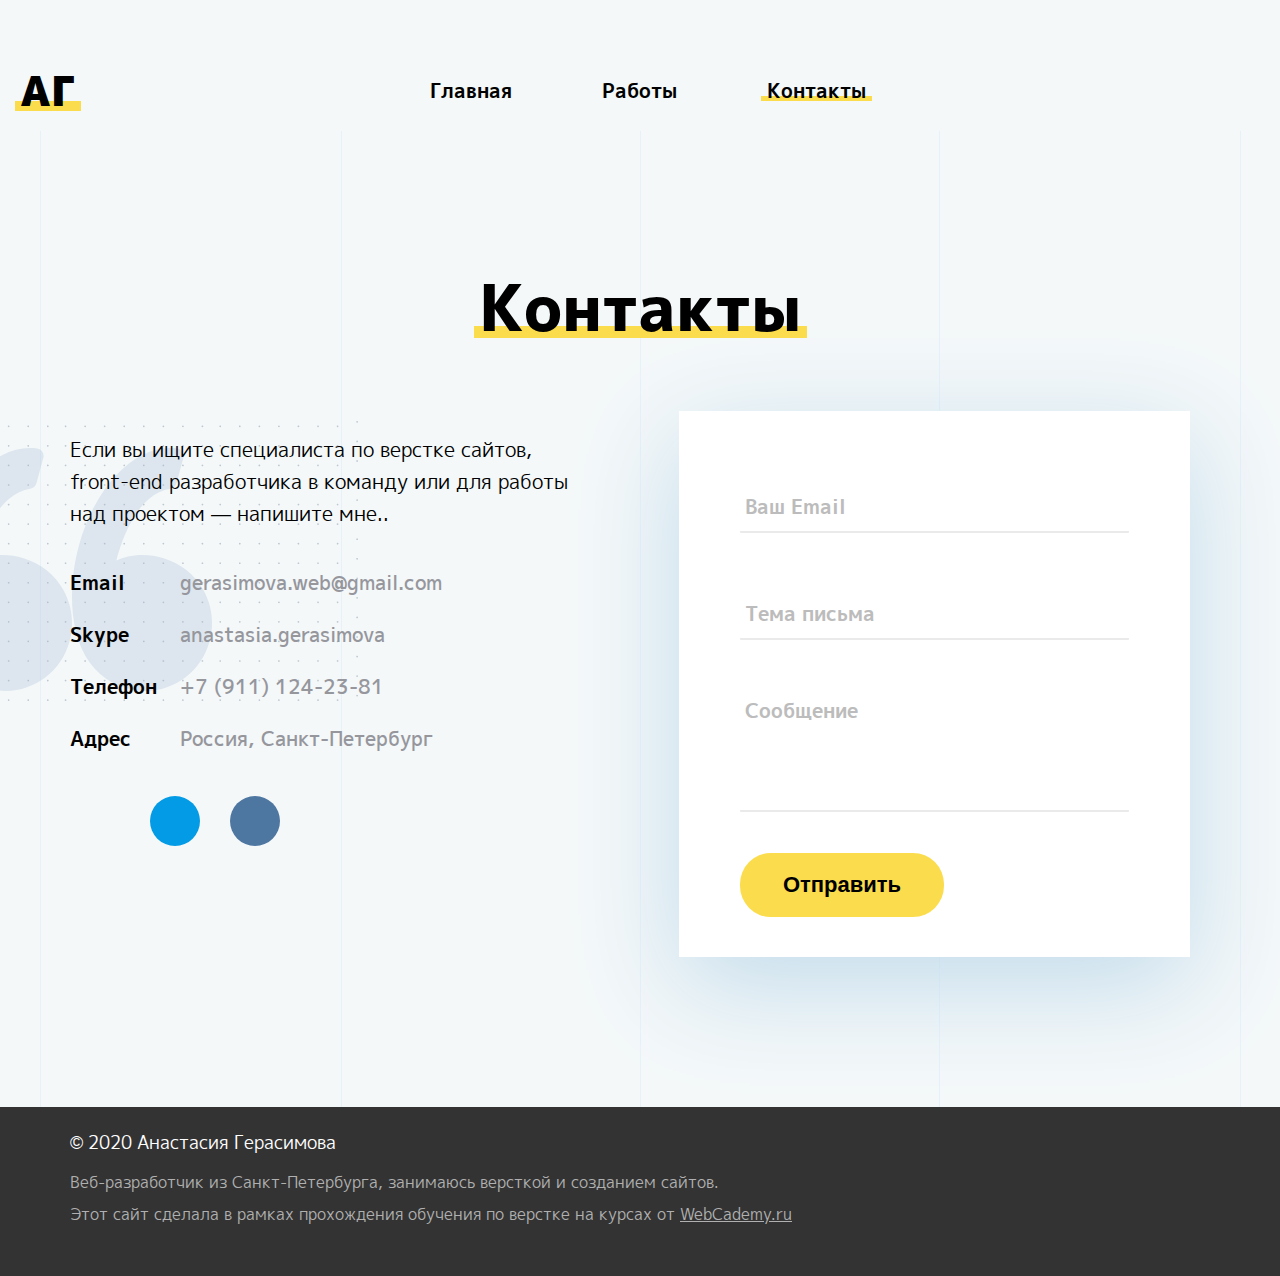
==== commit e959504b: "Added 2 projects to portfolio pages, links to social networks and portfolio, completed adaptation of" ====
--- a/docs/contacts.html
+++ b/docs/contacts.html
@@ -5,8 +5,9 @@
     <meta name="viewport" content="width=device-width, initial-scale=1.0">
     <meta http-equiv="X-UA-Compatible" content="ie=edge">
     <title>Проект Портфолио</title>
-    <link href="https://fonts.googleapis.com/css?family=M+PLUS+1p:100,300,400,500,700,800,900&display=swap&subset=cyrillic-ext" rel="stylesheet">
+    <!-- <link href="https://fonts.googleapis.com/css?family=M+PLUS+1p:100,300,400,500,700,800,900&display=swap&subset=cyrillic-ext" rel="stylesheet"> -->
     <link rel="stylesheet" href="https://use.fontawesome.com/releases/v5.12.0/css/all.css" integrity="sha384-REHJTs1r2ErKBuJB0fCK99gCYsVjwxHrSU0N7I1zl9vZbggVJXRMsv/sLlOAGb4M" crossorigin="anonymous">
+    <link rel="stylesheet" href="fonts/mplus1p/mplus1p.css">
     <link rel="stylesheet" href="./css/main.css">
 </head>
 <body>
@@ -68,7 +69,7 @@
                                 </a>
                             </li>
                             <li class="social__item">
-                                <a class="social__link social__link-telegram" href="#" target="_blank">
+                                <a class="social__link social__link-telegram" href="https://t-do.ru/anastasiagerasimova" target="_blank">
                                     <i class="fab fa-telegram-plane"></i>
                                 </a>
                             </li>
@@ -83,7 +84,11 @@
                                 </a>
                             </li>
                     </ul>
-                    <!-- //Social-icons --> 
+                    <!-- //Social-icons -->
+                    
+                    <div class="mobile-nav__email">
+                        <a href="mailto:gerasimova.web@gmail.com">gerasimova.web@gmail.com</a>
+                    </div>
                 </div>
                 <!--//Navigation for mobile --> 
                                             
@@ -129,7 +134,7 @@
                                 Email
                             </div>
                             <div class="definition-list__desc">
-                                <a href="mailto:anastasiagerasimova@gmail.com">anastasiagerasimova@gmail.com</a>
+                                <a href="mailto:gerasimova.web@gmail.com">gerasimova.web@gmail.com</a>
                             </div>
                         </li>
 
@@ -171,7 +176,7 @@
                             </a>
                         </li>
                         <li class="social__item">
-                            <a class="social__link social__link-telegram" href="#" target="_blank">
+                            <a class="social__link social__link-telegram" href="https://t-do.ru/anastasiagerasimova" target="_blank">
                                 <i class="fab fa-telegram-plane"></i>
                             </a>
                         </li>
@@ -181,8 +186,8 @@
                             </a>
                         </li>
                         <li class="social__item">
-                            <a class="social__link social__link-facebook" href="#" target="_blank">
-                                <i class="fab fa-facebook-f"></i>
+                            <a class="social__link social__whatsapp" href="http://wa.me/79111242381" target="_blank">
+                                <i class="fab fa-whatsapp"></i>
                             </a>
                         </li>
                     </ul>
@@ -194,9 +199,9 @@
 
                     <!-- Form -->
                     <form class="form" id="form">
-                        <input type="hidden" name="project_name" value="myportfolio.ru">
-                        <input type="hidden" name="admin_email" value="anastasiagerasimova@gmail.com">
-                        <input type="hidden" name="email_from" value="info@myportfolio.ru">
+                        <input type="hidden" name="project_name" value="portfolio-gerasimova.ru">
+                        <input type="hidden" name="admin_email" value="gerasimova.web@gmail.com">
+                        <input type="hidden" name="email_from" value="info@portfolio-gerasimova.ru">
 
                         <div class="form-row form-row-email">
                             <input type="text" class="form-row__input" name="email">
--- a/docs/fonts/mplus1p/mplus1p.css
+++ b/docs/fonts/mplus1p/mplus1p.css
@@ -0,0 +1,42 @@
+@font-face {
+    font-family: 'M PLUS 1p';
+    src: local('Mplus 1p Light'), local('Mplus1p-Light'), url('Mplus1plight.woff2') format('woff2'), url('Mplus1plight.woff') format('woff'), url('Mplus1plight.ttf') format('truetype');
+    font-weight: 300;
+    font-style: normal;
+}
+@font-face {
+    font-family: 'M PLUS 1p';
+    src: local('Mplus 1p'), local('Mplus1p-Regular'), url('Mplus1p.woff2') format('woff2'), url('Mplus1p.woff') format('woff'), url('Mplus1p.ttf') format('truetype');
+    font-weight: 400;
+    font-style: normal;
+}
+@font-face {
+    font-family: 'M PLUS 1p';
+    src: local('Mplus 1p Thin'), local('Mplus1p-Thin'), url('Mplus1pthin.woff2') format('woff2'), url('Mplus1pthin.woff') format('woff'), url('Mplus1pthin.ttf') format('truetype');
+    font-weight: 100;
+    font-style: normal;
+}
+@font-face {
+    font-family: 'M PLUS 1p';
+    src: local('Mplus 1p ExtraBold'), local('Mplus1p-ExtraBold'), url('Mplus1pextrabold.woff2') format('woff2'), url('Mplus1pextrabold.woff') format('woff'), url('Mplus1pextrabold.ttf') format('truetype');
+    font-weight: 800;
+    font-style: normal;
+}
+@font-face {
+    font-family: 'M PLUS 1p';
+    src: local('Mplus 1p Black'), local('Mplus1p-Black'), url('Mplus1pblack.woff2') format('woff2'), url('Mplus1pblack.woff') format('woff'), url('Mplus1pblack.ttf') format('truetype');
+    font-weight: 900;
+    font-style: normal;
+}
+@font-face {
+    font-family: 'M PLUS 1p';
+    src: local('Mplus 1p Medium'), local('Mplus1p-Medium'), url('Mplus1pmedium.woff2') format('woff2'), url('Mplus1pmedium.woff') format('woff'), url('Mplus1pmedium.ttf') format('truetype');
+    font-weight: 500;
+    font-style: normal;
+}
+@font-face {
+    font-family: 'M PLUS 1p';
+    src: local('Mplus 1p Bold'), local('Mplus1p-Bold'), url('Mplus1pbold.woff2') format('woff2'), url('Mplus1pbold.woff') format('woff'), url('Mplus1pbold.ttf') format('truetype');
+    font-weight: 700;
+    font-style: normal;
+}
--- a/docs/css/main.css
+++ b/docs/css/main.css
@@ -8,17 +8,35 @@
   display: none;
 }
 html {
+  height: 100%;
   scroll-behavior: smooth;
+}
+@media (min-width: 1200px) {
+  html {
+    height: auto;
+  }
 }
 html,
 body {
   margin: 0;
   padding: 0;
   width: 100%;
-  height: 100%;
-  font-family: 'MPLUS 1p', sans-serif;
+  font-family: 'M PLUS 1p', sans-serif;
   color: #000000;
   overflow-x: hidden;
+}
+body {
+  height: 100%;
+}
+#backTop a {
+  color: #89b4cb;
+  position: fixed;
+  right: 40px;
+  bottom: 40px;
+  font-size: 40px;
+}
+#backTop a:hover {
+  opacity: 0.5;
 }
 a,
 a:hover {
@@ -71,6 +89,8 @@
 @media (min-width: 1200px) {
   .container.container--large {
     max-width: 1400px;
+    padding-right: 20px;
+    padding-left: 20px;
   }
 }
 .wrapper {
@@ -423,39 +443,36 @@
   }
 }
 .button-cta {
-  display: none;
-}
-@media (min-width: 1200px) {
-  .button-cta {
-    display: inline-block;
-    height: 64px;
-    margin-right: 20px;
-    padding: 0 43px;
-    border-radius: 31px;
-    border: none;
-    background-color: #fbdc4d;
-    font-size: 22px;
-    font-weight: 700;
-    outline: none;
-    cursor: pointer;
-    transition: background-color 0.3s ease-in;
-  }
-  .button-cta:hover {
-    background-color: #ffd300;
-  }
-  .button-cta:active {
-    background-color: #e2be08;
-  }
+  display: inline-block;
+  margin-right: 20px;
+  padding: 21px 43px;
+  border-radius: 31px;
+  border: none;
+  background-color: #fbdc4d;
+  font-size: 22px;
+  line-height: 1;
+  font-weight: 700;
+  color: #000;
+  outline: none;
+  cursor: pointer;
+  transition: background-color 0.3s ease-in;
+}
+.button-cta:hover {
+  background-color: #ffd300;
+}
+.button-cta:active {
+  background-color: #e2be08;
 }
 .button-link {
-  height: 64px;
-  padding: 0 42px;
+  display: inline-block;
+  padding: 17px 42px;
   border-radius: 32px;
   border: none;
   border: 4px solid #464646;
   background-color: transparent;
   color: #464646;
   font-size: 22px;
+  line-height: 1;
   font-weight: 700;
   outline: none;
   cursor: pointer;
@@ -542,7 +559,7 @@
   margin-bottom: 43px;
   text-shadow: 0 3px 42px #ffffff;
   font-size: 18px;
-  font-family: 'MPLUS 1p', sans-serif;
+  font-family: 'M PLUS 1p', sans-serif;
   font-weight: 400;
 }
 @media (min-width: 768px) {
@@ -630,7 +647,7 @@
 .col-contact__email a {
   text-shadow: 0 3px 42px #ffffff;
   color: #000000;
-  font-family: 'MPLUS 1p', sans-serif;
+  font-family: 'M PLUS 1p', sans-serif;
   font-size: 18px;
   font-weight: 400;
   text-decoration: underline;
@@ -651,6 +668,44 @@
   .col-contact__email a {
     font-size: 24px;
   }
+}
+#page-nav {
+  display: none;
+}
+@media (min-width: 1200px) {
+  #page-nav {
+    display: block;
+    position: fixed;
+    right: 20px;
+    top: 50%;
+    transform: translate(50%, -50%);
+    z-index: 100;
+  }
+}
+@media (min-width: 1365px) {
+  #page-nav {
+    right: 60px;
+  }
+}
+@media (min-width: 1365px) {
+  #page-nav {
+    right: 80px;
+  }
+}
+#page-nav li {
+  width: 14px;
+  height: 14px;
+  background-color: #89b4cb;
+  border-radius: 50%;
+  margin-bottom: 15px;
+  transition: .5s;
+}
+#page-nav li a {
+  display: block;
+  height: 100%;
+}
+#page-nav li.active {
+  background-color: #ea736d;
 }
 /*----------------------Desktop navigation----------------------*/
 .nav {
@@ -716,10 +771,10 @@
 .mobile-nav {
   position: absolute;
   top: 0;
-  right: -100%;
+  right: -320px;
   display: block;
   height: 100vh;
-  width: 100%;
+  width: 320px;
   background-color: #fff;
   padding: 20px 29px 0 29px;
   z-index: 7;
@@ -790,8 +845,19 @@
 .mobile-nav .social__item:last-child {
   margin-right: 0;
 }
+.mobile-nav .social {
+  margin-bottom: 40px;
+}
 .mobile-nav .logo {
   margin-bottom: 25px;
+}
+.mobile-nav__email a {
+  color: #039be5;
+  font-family: 'M PLUS 1p', sans-serif;
+  font-size: 18px;
+  font-weight: 400;
+  line-height: 1.222;
+  text-decoration: underline;
 }
 .menu-icon {
   z-index: 8;
@@ -876,6 +942,10 @@
   font-size: 50px;
   color: #000;
 }
+.social__link .fa-whatsapp {
+  font-size: 58px;
+  color: #26d044;
+}
 .social__link-telegram {
   background-color: #039be5;
 }
@@ -956,7 +1026,7 @@
 @media (min-width: 768px) {
   .portfolio-filter__button {
     color: #8fa5ae;
-    font-family: 'MPLUS 1p', sans-serif;
+    font-family: 'M PLUS 1p', sans-serif;
     font-size: 24px;
     font-weight: 800;
     cursor: pointer;
@@ -992,6 +1062,7 @@
 }
 .portfolio-item {
   margin-bottom: 45px;
+  padding: 0 10px;
 }
 .portfolio-item:nth-last-child(-n + 1) {
   margin-bottom: 0;
@@ -999,6 +1070,7 @@
 @media (min-width: 768px) {
   .portfolio-item {
     margin-bottom: 43px;
+    padding: 0;
   }
   .portfolio-item:nth-last-child(-n + 2) {
     margin-bottom: 0;
@@ -1087,7 +1159,7 @@
   border-radius: 26px;
   border: 3px solid #ffffff;
   background-color: #ffffff;
-  font-family: 'MPLUS 1p', sans-serif;
+  font-family: 'M PLUS 1p', sans-serif;
   color: #ea736d;
   font-size: 22px;
   line-height: 1;
@@ -1187,6 +1259,7 @@
 .process {
   padding-top: 51px;
   padding-bottom: 65px;
+  background-color: #fff;
 }
 @media (min-width: 768px) {
   .process {
@@ -1501,7 +1574,6 @@
   .contacts {
     padding-top: 78px;
     padding-bottom: 90px;
-    background-color: #f4f8f9;
   }
 }
 @media (min-width: 1200px) {
@@ -1509,7 +1581,10 @@
     position: relative;
     padding-top: 138px;
     padding-bottom: 150px;
-    background-color: #f4f8f9;
+    background-image: url("../img/bg/line-3.jpg");
+    background-repeat: repeat;
+    background-position: center;
+    background-size: auto;
   }
   .contacts:before {
     content: "";
@@ -1554,7 +1629,7 @@
 }
 @media (min-width: 768px) {
   .contacts__definition {
-    width: 43.86%;
+    width: calc(50% - 16px);
     margin-bottom: 0;
   }
 }
@@ -1637,7 +1712,7 @@
 .definition-list__desc a {
   text-shadow: 0 3px 42px #ffffff;
   color: #96969d;
-  font-family: 'MPLUS 1p', sans-serif;
+  font-family: 'M PLUS 1p', sans-serif;
   transition: color 0.2s ease-in;
 }
 .definition-list__desc a:hover {
@@ -1657,7 +1732,7 @@
 }
 @media (min-width: 768px) {
   .contacts__form {
-    width: 46.585%;
+    width: calc(50% - 16px);
   }
 }
 @media (min-width: 1200px) {
@@ -1667,12 +1742,14 @@
   }
 }
 .form {
+  max-width: 511px;
   padding: 60px 15px 40px;
   box-shadow: 0 28px 40px #c2dbeb;
   background-color: #ffffff;
 }
 @media (min-width: 768px) {
   .form {
+    max-width: initial;
     padding: 60px 25px 40px;
     box-shadow: 0 28px 80px #c2dbeb;
   }
@@ -1717,7 +1794,7 @@
   border-radius: 1px;
   border-bottom: 2px solid #eaeaea;
   color: #000;
-  font-family: 'MPLUS 1p', sans-serif;
+  font-family: 'M PLUS 1p', sans-serif;
   font-size: 20px;
   font-weight: 700;
   outline: none;
@@ -1754,7 +1831,7 @@
   border-radius: 1px;
   border-bottom: 2px solid #eaeaea;
   color: #000;
-  font-family: 'MPLUS 1p', sans-serif;
+  font-family: 'M PLUS 1p', sans-serif;
   font-size: 20px;
   font-weight: 700;
   resize: none;
@@ -1776,6 +1853,7 @@
   outline: none;
   cursor: pointer;
   transition: background-color 0.3s ease-in;
+  -webkit-appearance: none;
 }
 .button-submit:hover {
   background-color: #ffd300;
@@ -1819,7 +1897,7 @@
 }
 .copyright a {
   color: #b0b0b0;
-  font-family: 'MPLUS 1p', sans-serif;
+  font-family: 'M PLUS 1p', sans-serif;
   font-weight: 400;
   line-height: 26px;
   text-decoration: underline;
@@ -1867,7 +1945,7 @@
 }
 .footer-inner__info {
   margin-bottom: 40px;
-  font-size: 22px;
+  font-size: 18px;
   font-family: 'Roboto', sans-serif;
   color: #161616;
   line-height: 1.2;
@@ -1983,10 +2061,10 @@
   content: '';
   display: block;
   position: absolute;
-  bottom: 4px;
+  bottom: 2px;
   left: -5px;
   right: -5px;
-  height: 12px;
+  height: 10px;
   background-color: #fbdc4d;
   z-index: -1;
 }
@@ -1994,6 +2072,12 @@
   .project__heaging span {
     font-size: 42px;
   }
+  .project__heaging span::after {
+    bottom: 4px;
+    left: -5px;
+    right: -5px;
+    height: 12px;
+  }
 }
 @media (min-width: 1200px) {
   .project__heaging span {
@@ -2001,17 +2085,16 @@
   }
 }
 .bedge-wrapper {
-  height: 70px;
   display: flex;
   justify-content: center;
   flex-wrap: wrap;
-  align-content: space-between;
-  margin-bottom: 48px;
+  margin-bottom: 38px;
 }
 @media (min-width: 768px) {
   .bedge-wrapper {
     height: auto;
     flex-wrap: nowrap;
+    margin-bottom: 48px;
   }
 }
 @media (min-width: 1200px) {
@@ -2021,6 +2104,7 @@
   }
 }
 .bedge {
+  margin-bottom: 10px;
   padding: 8px 11px;
   color: #ffffff;
   font-family: 'Roboto', sans-serif;
@@ -2029,6 +2113,11 @@
   font-weight: 700;
   letter-spacing: 0.17;
 }
+@media (min-width: 768px) {
+  .bedge {
+    margin-bottom: 0;
+  }
+}
 .bedge:not(:last-child) {
   margin-right: 10px;
 }
@@ -2109,7 +2198,7 @@
     padding-right: 30px;
   }
   .project__img-wrapper img {
-    height: 100%;
+    height: auto;
     object-fit: cover;
     box-shadow: 20px 20px 100px #c4dbe9;
   }
@@ -2152,7 +2241,7 @@
 }
 .more-info__item a {
   color: #2a86b3;
-  font-family: 'MPLUS 1p', sans-serif;
+  font-family: 'M PLUS 1p', sans-serif;
   font-size: 18px;
   font-weight: 400;
   text-decoration: underline;
@@ -2186,7 +2275,7 @@
 @media (min-width: 768px) {
   .project__about {
     width: calc(50% - 16px);
-    margin-bottom: 57px;
+    margin-bottom: 0px;
   }
 }
 @media (min-width: 1200px) {
@@ -2258,7 +2347,7 @@
 }
 .details-list__desc a {
   color: #039be5;
-  font-family: 'MPLUS 1p', sans-serif;
+  font-family: 'M PLUS 1p', sans-serif;
   font-weight: 400;
   line-height: 24px;
   text-decoration: underline;
@@ -2311,31 +2400,3 @@
     letter-spacing: 0.26px;
   }
 }
-#page-nav {
-  display: none;
-}
-@media (min-width: 1200px) {
-  #page-nav {
-    display: block;
-    position: fixed;
-    right: 60px;
-    top: 50%;
-    transform: translate(50%, -50%);
-    z-index: 100;
-  }
-}
-#page-nav li {
-  width: 14px;
-  height: 14px;
-  background-color: #89b4cb;
-  border-radius: 50%;
-  margin-bottom: 15px;
-  transition: .5s;
-}
-#page-nav li a {
-  display: block;
-  height: 100%;
-}
-#page-nav li.active {
-  background-color: #ea736d;
-}
